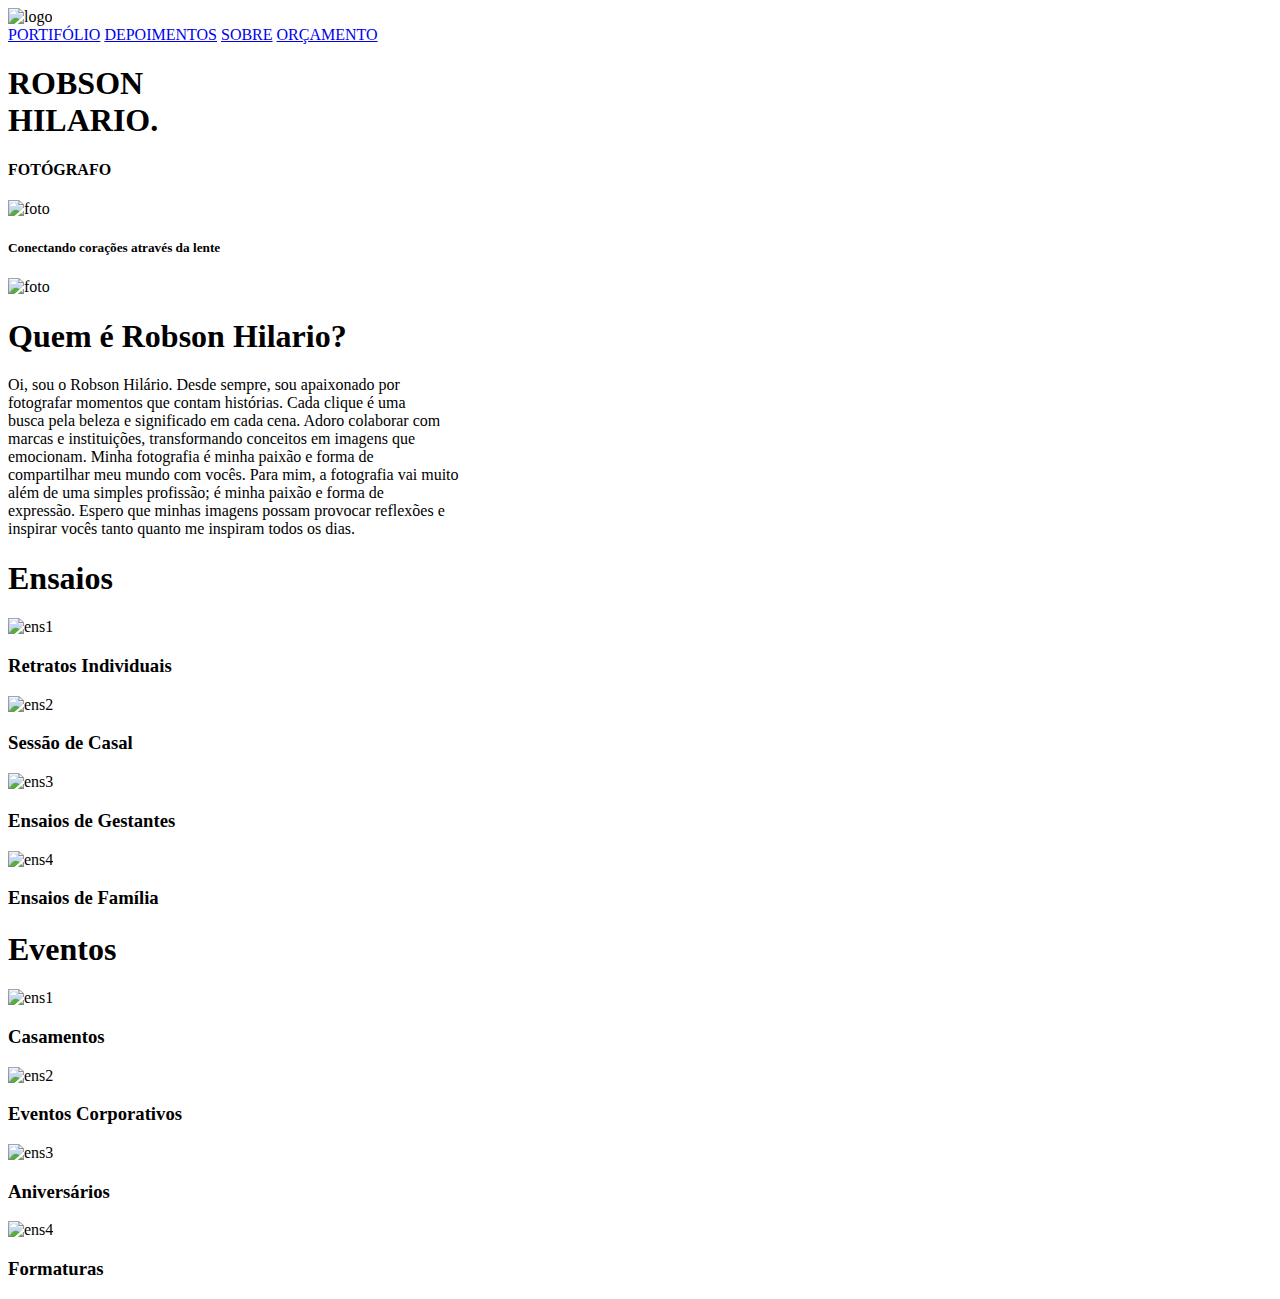
==== index.html @ df579893 "Add files via upload" ====
<!DOCTYPE html>
<html lang="pt-BR">
<head>
    <meta charset="UTF-8">
    <meta name="viewport" content="width=device-width, initial-scale=1.0">
    <link rel="stylesheet" href="style.css">
    <title>Robson Hilario Fotografo</title>
</head>
<body>
    <header>
        <img src="/imgs/RH (1).png" alt="logo">
        <div class="botoes">
            <a href="#">PORTIFÓLIO</a>
            <a href="#">DEPOIMENTOS</a>
            <a href="#">SOBRE</a>
            <a href="#" id="orcamento">ORÇAMENTO</a>
        </div>
    </header>
    <section class="inicio">
        <div class="texto">
            <h1><span>ROBSON</span> <br>HILARIO.</h1>
            <h4>FOTÓGRAFO</h4>
        </div>
        <img src="/imgs/image_processing20210810-29650-egd0re-removebg-preview.png" alt="foto">
    </section>
    <h5 id="frase">Conectando corações através da lente</h5>

    <section class="sobre">
        <div class="box1">
            <img src="/imgs/Design sem nome (3).png" alt="foto">
            <div class="sobreBox">
                <h1>Quem é Robson Hilario? </h1>
                <p>Oi, sou o Robson Hilário. Desde sempre, sou apaixonado por <br>fotografar momentos que contam histórias. Cada clique é uma <br>busca pela beleza e significado em cada cena. Adoro colaborar com <br>marcas e instituições, transformando conceitos em imagens que <br>emocionam. Minha fotografia é minha paixão e forma de <br>compartilhar meu mundo com vocês. Para mim, a fotografia vai muito <br>além de uma simples profissão; é minha paixão e forma de <br>expressão. Espero que minhas imagens possam provocar reflexões e <br>inspirar vocês tanto quanto me inspiram todos os dias. </p>
            </div>
        </div>
    </section>

    <section class="ensaios">
        <div class="box2">
            <h1>Ensaios</h1>
            <div class="fotosEnsaios">
                <div class="ens1">
                    <img src="/imgs/ensaios/image.png" alt="ens1">
                    <h3>Retratos Individuais</h3>
                </div>
                <div class="ens1">
                    <img src="/imgs/ensaios/image (1).png" alt="ens2">
                    <h3>Sessão de Casal</h3>
                </div>
                <div class="ens1">
                    <img src="/imgs/ensaios/image (2).png" alt="ens3">
                    <h3>Ensaios de Gestantes</h3>
                </div>
                <div class="ens1">
                    <img id="familia" src="/imgs/ensaios/image (3).png" alt="ens4">
                    <h3>Ensaios de Família</h3>
                </div>
            </div>
        </div>
    </section>

    <section class="eventos">
        <div class="box2">
            <h1>Eventos</h1>
            <div class="fotosEnsaios">
                <div class="ens1">
                    <img src="/imgs/eventos/image (4).png" alt="ens1">
                    <h3>Casamentos</h3>
                </div>
                <div class="ens1">
                    <img src="/imgs/eventos/image (5).png" alt="ens2">
                    <h3>Eventos Corporativos</h3>
                </div>
                <div class="ens1">
                    <img src="/imgs/eventos/image (6).png" alt="ens3">
                    <h3>Aniversários</h3>
                </div>
                <div class="ens1">
                    <img id="familia" src="/imgs/eventos/formaturaimg.jpg" alt="ens4">
                    <h3>Formaturas</h3>
                </div>
            </div>
        </div>
    </section>
</body>
</html>
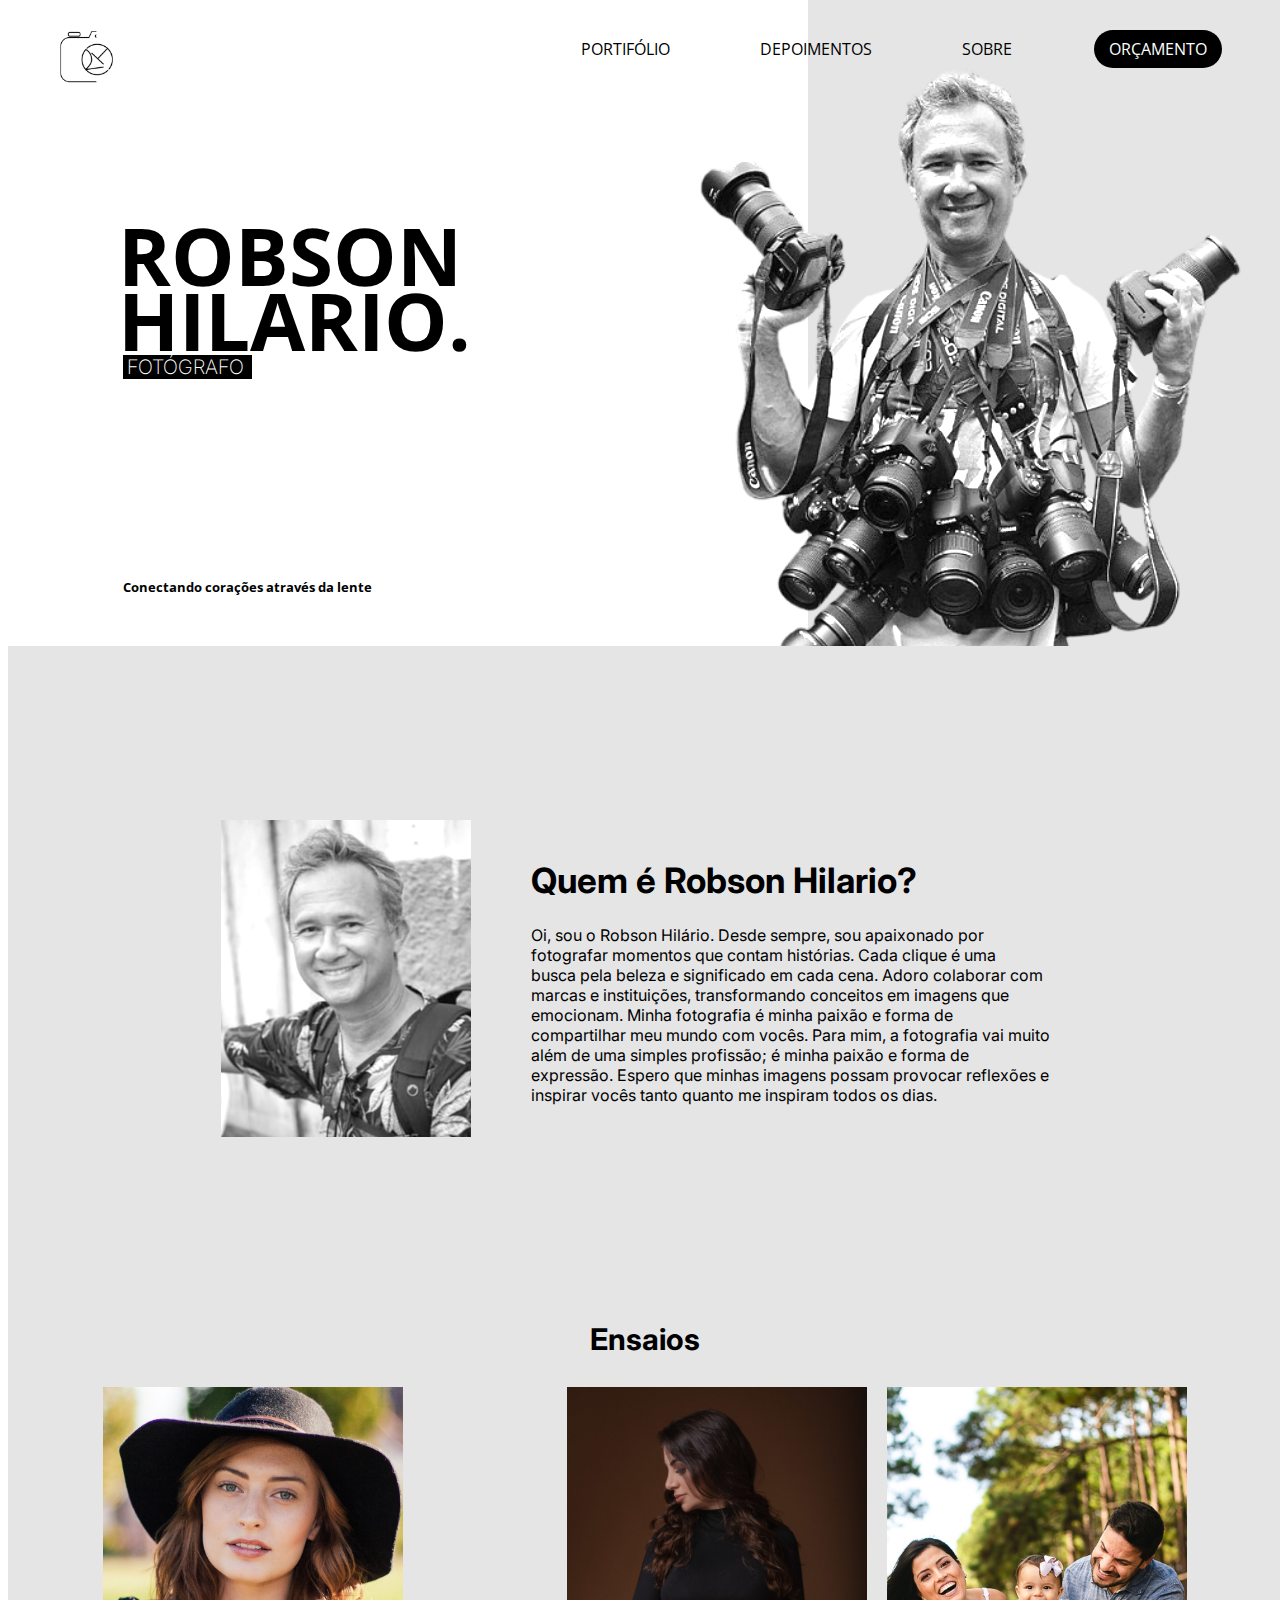
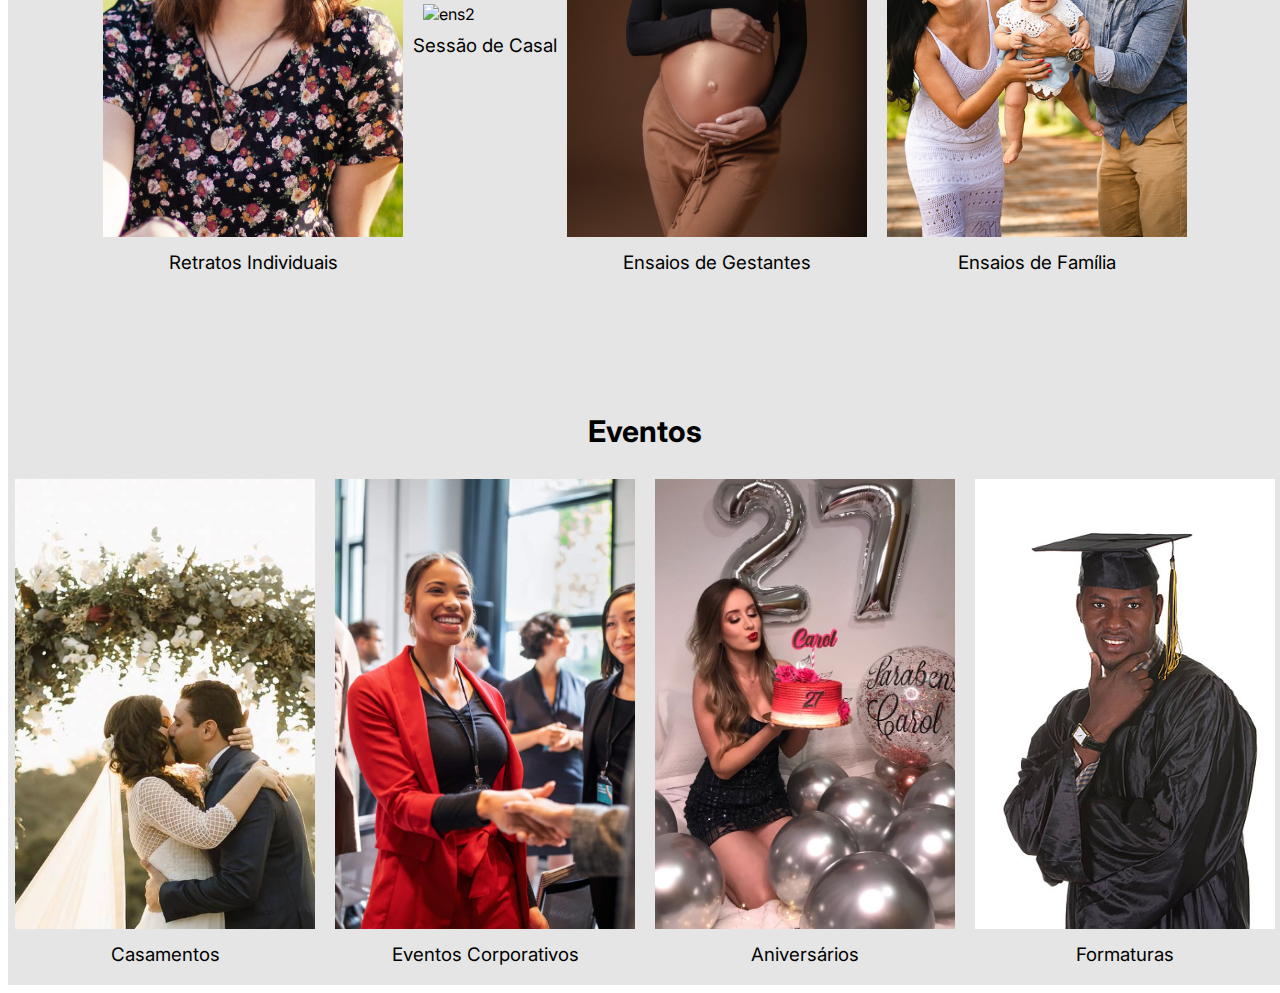
==== commit fbf39241: "Update index.html" ====
--- a/index.html
+++ b/index.html
@@ -8,7 +8,7 @@
 </head>
 <body>
     <header>
-        <img src="/imgs/RH (1).png" alt="logo">
+        <img src="RH (1).png" alt="logo">
         <div class="botoes">
             <a href="#">PORTIFÓLIO</a>
             <a href="#">DEPOIMENTOS</a>
@@ -21,13 +21,13 @@
             <h1><span>ROBSON</span> <br>HILARIO.</h1>
             <h4>FOTÓGRAFO</h4>
         </div>
-        <img src="/imgs/image_processing20210810-29650-egd0re-removebg-preview.png" alt="foto">
+        <img src="image_processing20210810-29650-egd0re-removebg-preview.png" alt="foto">
     </section>
     <h5 id="frase">Conectando corações através da lente</h5>
 
     <section class="sobre">
         <div class="box1">
-            <img src="/imgs/Design sem nome (3).png" alt="foto">
+            <img src="Design sem nome (3).png" alt="foto">
             <div class="sobreBox">
                 <h1>Quem é Robson Hilario? </h1>
                 <p>Oi, sou o Robson Hilário. Desde sempre, sou apaixonado por <br>fotografar momentos que contam histórias. Cada clique é uma <br>busca pela beleza e significado em cada cena. Adoro colaborar com <br>marcas e instituições, transformando conceitos em imagens que <br>emocionam. Minha fotografia é minha paixão e forma de <br>compartilhar meu mundo com vocês. Para mim, a fotografia vai muito <br>além de uma simples profissão; é minha paixão e forma de <br>expressão. Espero que minhas imagens possam provocar reflexões e <br>inspirar vocês tanto quanto me inspiram todos os dias. </p>
@@ -83,4 +83,4 @@
         </div>
     </section>
 </body>
-</html>+</html>
--- a/style.css
+++ b/style.css
@@ -0,0 +1,267 @@
+@import url('https://fonts.googleapis.com/css2?family=Open+Sans:ital,wght@0,300..800;1,300..800&display=swap');
+@import url('https://fonts.googleapis.com/css2?family=Inter:wght@100..900&display=swap');
+
+body {
+    overflow-x: hidden;
+}
+
+header {
+    display: flex;
+    justify-content: space-between;
+}
+
+header img {
+    width: 80px;
+    margin-left: 50px;
+    margin-top: 10px;
+}
+
+.botoes {
+    margin-top: 30px;
+    margin-right: 50px;
+}
+
+.botoes a {
+    margin-left: 70px;
+    text-decoration: none;
+    color: black;
+    font-family: "Open Sans", sans-serif;
+    font-weight: 400;
+    padding: 8px;
+}
+
+.botoes a:hover {
+    text-decoration: underline;
+    
+}
+
+#orcamento {
+    color: white;
+    background-color: black;
+    padding: 8px;
+    padding-left: 15px;
+    padding-right: 15px;
+    border-radius: 50px;
+}
+
+.inicio {
+    display: flex;
+    font-family: "Open Sans", sans-serif;
+    justify-content: space-between;
+    background-color: rgb(229, 229, 229);
+    margin-left: 800px;
+    padding-top: 200px;
+    padding-right: 300px;
+    position: absolute;
+    margin-top: -100px;
+    z-index: -1;
+}
+
+.texto {
+    margin-left: -800px;
+    margin-top: -30px;
+}
+
+.texto h1 {
+    margin-left: 110px;
+    font-size: 80px;
+    line-height:65px;
+}
+
+.texto h4 {
+    font-family: "Inter", sans-serif;
+    color: white;
+    background-color: black;
+    margin-left: 115px;
+    font-weight: 200;
+    padding-left: 4px;
+    width: 125px;
+    margin-top: -50px;
+    font-size: 20px;
+}
+
+h5 {
+    font-family: "Open Sans", sans-serif;
+}
+
+#frase {
+    margin-left:115px;
+    margin-top: 480px;
+}
+
+.inicio img {
+    filter: grayscale(100%) brightness(130%);
+    width: 600px;
+    margin-top: -130px;
+    margin-left: 200px;
+    height: 600px;
+    object-fit: cover;
+}
+
+.sobre {
+    font-family: "Inter", sans-serif;
+    background-color: rgb(229, 229, 229);
+    margin-top: 50px;
+    margin-right: -10px;
+}
+
+.box1 {
+    display: flex;
+    justify-content: center;
+    align-items: center;
+    padding: 150px;
+}
+
+.box1 img {
+    filter: grayscale(100%) brightness(110%);
+    width: 250px;
+    padding: 20px;
+}
+
+.sobreBox {
+    padding: 40px;
+}
+
+.sobreBox h1 {
+    font-size: 35px;
+}
+
+.sobreBox p {
+    text-align: justify;
+}
+
+.ensaios {
+    font-family: "Inter", sans-serif;
+    background-color: rgb(229, 229, 229);
+    margin-top: -30px;
+    margin-right: -10px;
+}
+
+.fotosEnsaios {
+    display: flex;
+    justify-content: center;
+    align-items: center;
+}
+
+.box2 h1 {
+    font-size: 30px;
+    text-align: center;
+    padding: 20px;
+    padding-bottom: 0px;
+}
+
+.fotosEnsaios img {
+    width: 300px;
+    height: 450px;
+    object-fit: cover;
+    padding: 10px;
+}
+
+#familia {
+    height: 450px;
+}
+
+.ens1 h3 {
+    text-align: center;
+    font-weight: 400;
+    margin-top: 0;
+}
+
+.eventos {
+    font-family: "Inter", sans-serif;
+    background-color: rgb(229, 229, 229);
+    margin-top: -20px;
+    margin-right: -10px;
+    padding-top: 100px;
+}
+
+@media (max-width: 768px) { 
+    header img {
+        width: 60px;
+        height: 60px;
+        margin-left: 50px;
+        margin-top: 10px;
+    }
+
+    .botoes {
+        margin-top: 30px;
+        margin-right: 50px;
+    }
+    
+    .botoes a {
+        display: none;
+    }
+
+    #orcamento {
+        display: block;
+        color: white;
+        background-color: black;
+        padding: 8px;
+        padding-left: 15px;
+        padding-right: 15px;
+        border-radius: 50px;
+        margin-top: -10px;
+        width: 90px;
+        font-size: 15px;
+    }
+    .inicio {
+        display: flex;
+        font-family: "Open Sans", sans-serif;
+        justify-content: space-between;
+        align-items: center;
+        background: none;
+        margin-left: 0px;
+        padding-top: 0px;
+        padding-right: 0px;
+        position: static;
+        margin-top: 0px;
+        z-index: -1;
+        flex-direction: column-reverse;
+    } 
+    
+    .texto {
+        margin-left: 0px;
+        margin-top: -70px;
+        z-index: 1;
+    }
+
+    .texto h1 {
+        margin-left: 10px;
+        font-size: 60px;
+        line-height:55px;
+    }
+
+    .texto h1 span {
+        text-shadow: 1px -20px 50px rgb(255, 255, 255);
+    }
+    
+    .texto h4 {
+        font-family: "Inter", sans-serif;
+        color: white;
+        background-color: black;
+        margin-left: 14px;
+        font-weight: 200;
+        padding-left: 4px;
+        width: 125px;
+        margin-top: -45px;
+        font-size: 20px;
+    }
+    
+    h5 {
+        font-family: "Open Sans", sans-serif;
+    }
+    
+    #frase {
+        margin-left:55px;
+        margin-top: 10px;
+    }    
+    
+    .inicio img {
+        filter: grayscale(100%) brightness(130%);
+        width: 300px;
+        margin-top: 0px;
+        margin-left: 0px;
+        height: 300px;
+        object-fit: cover;
+    }
+} 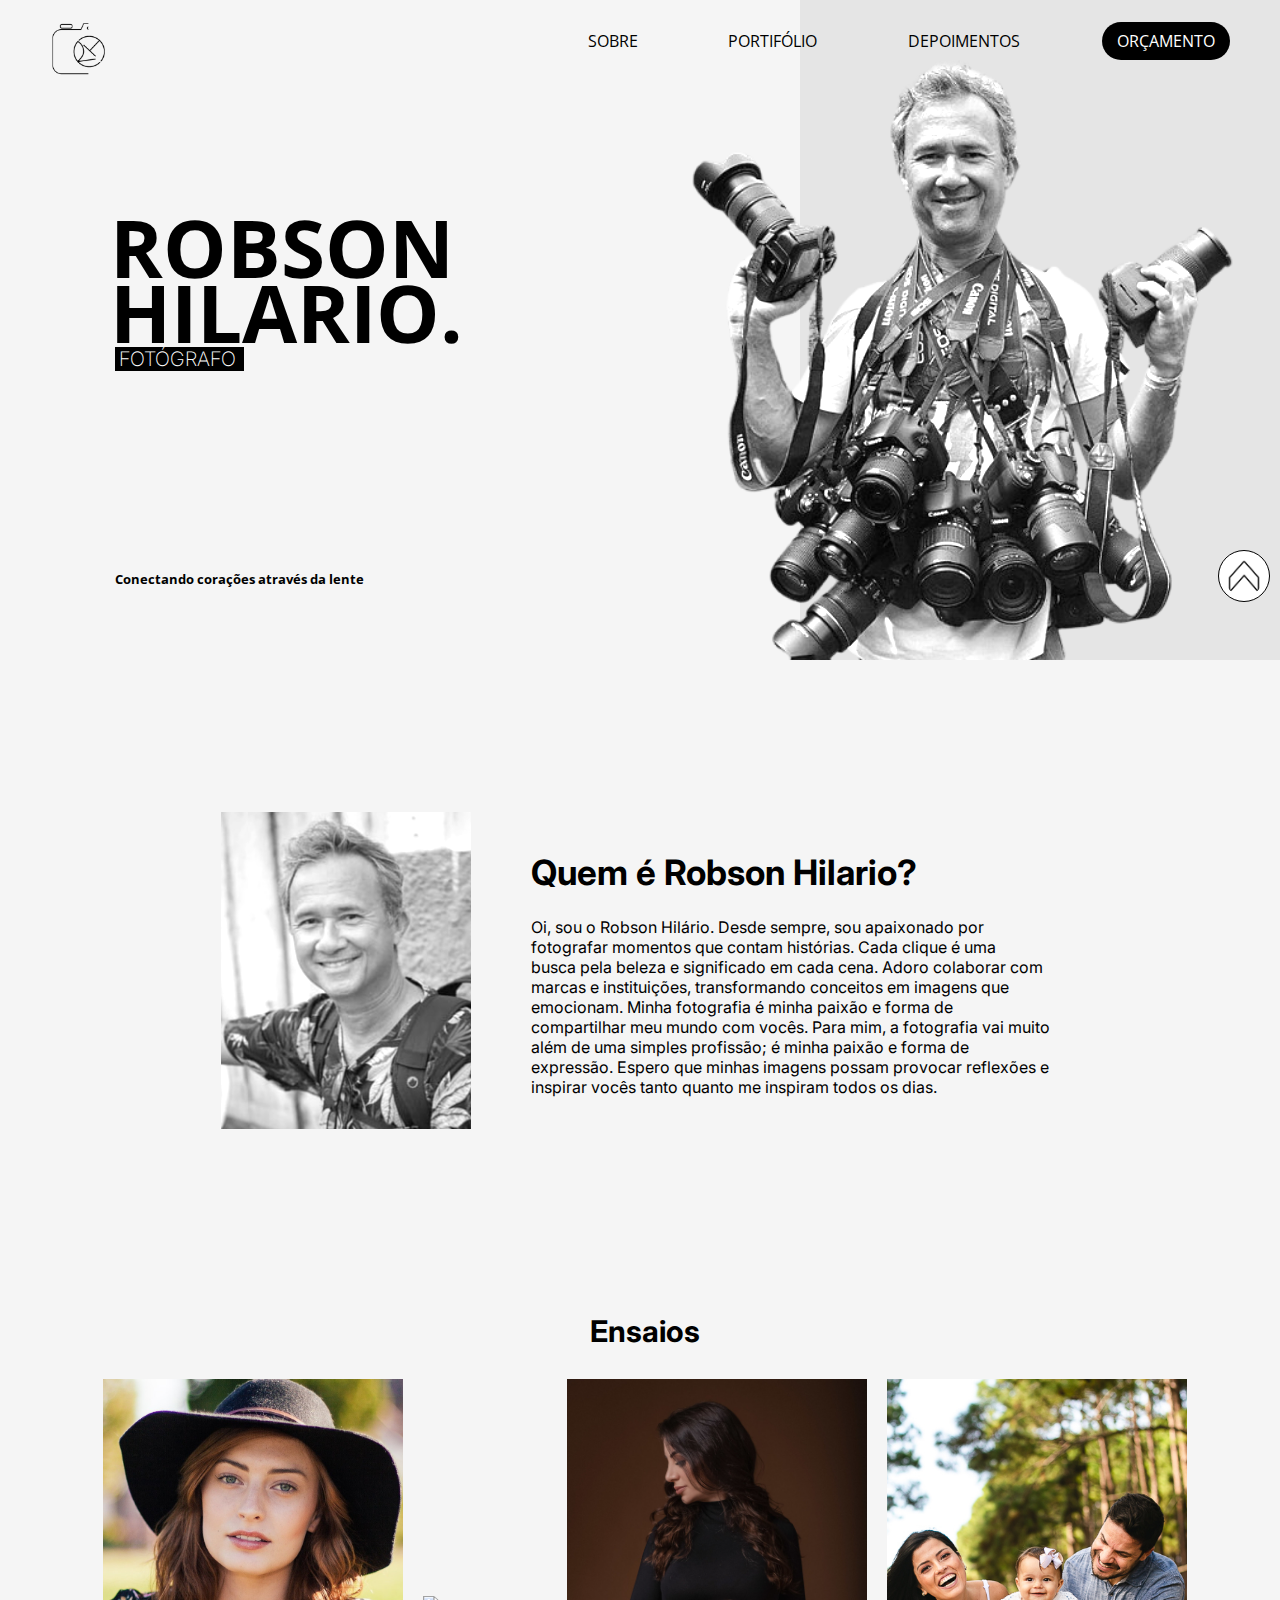
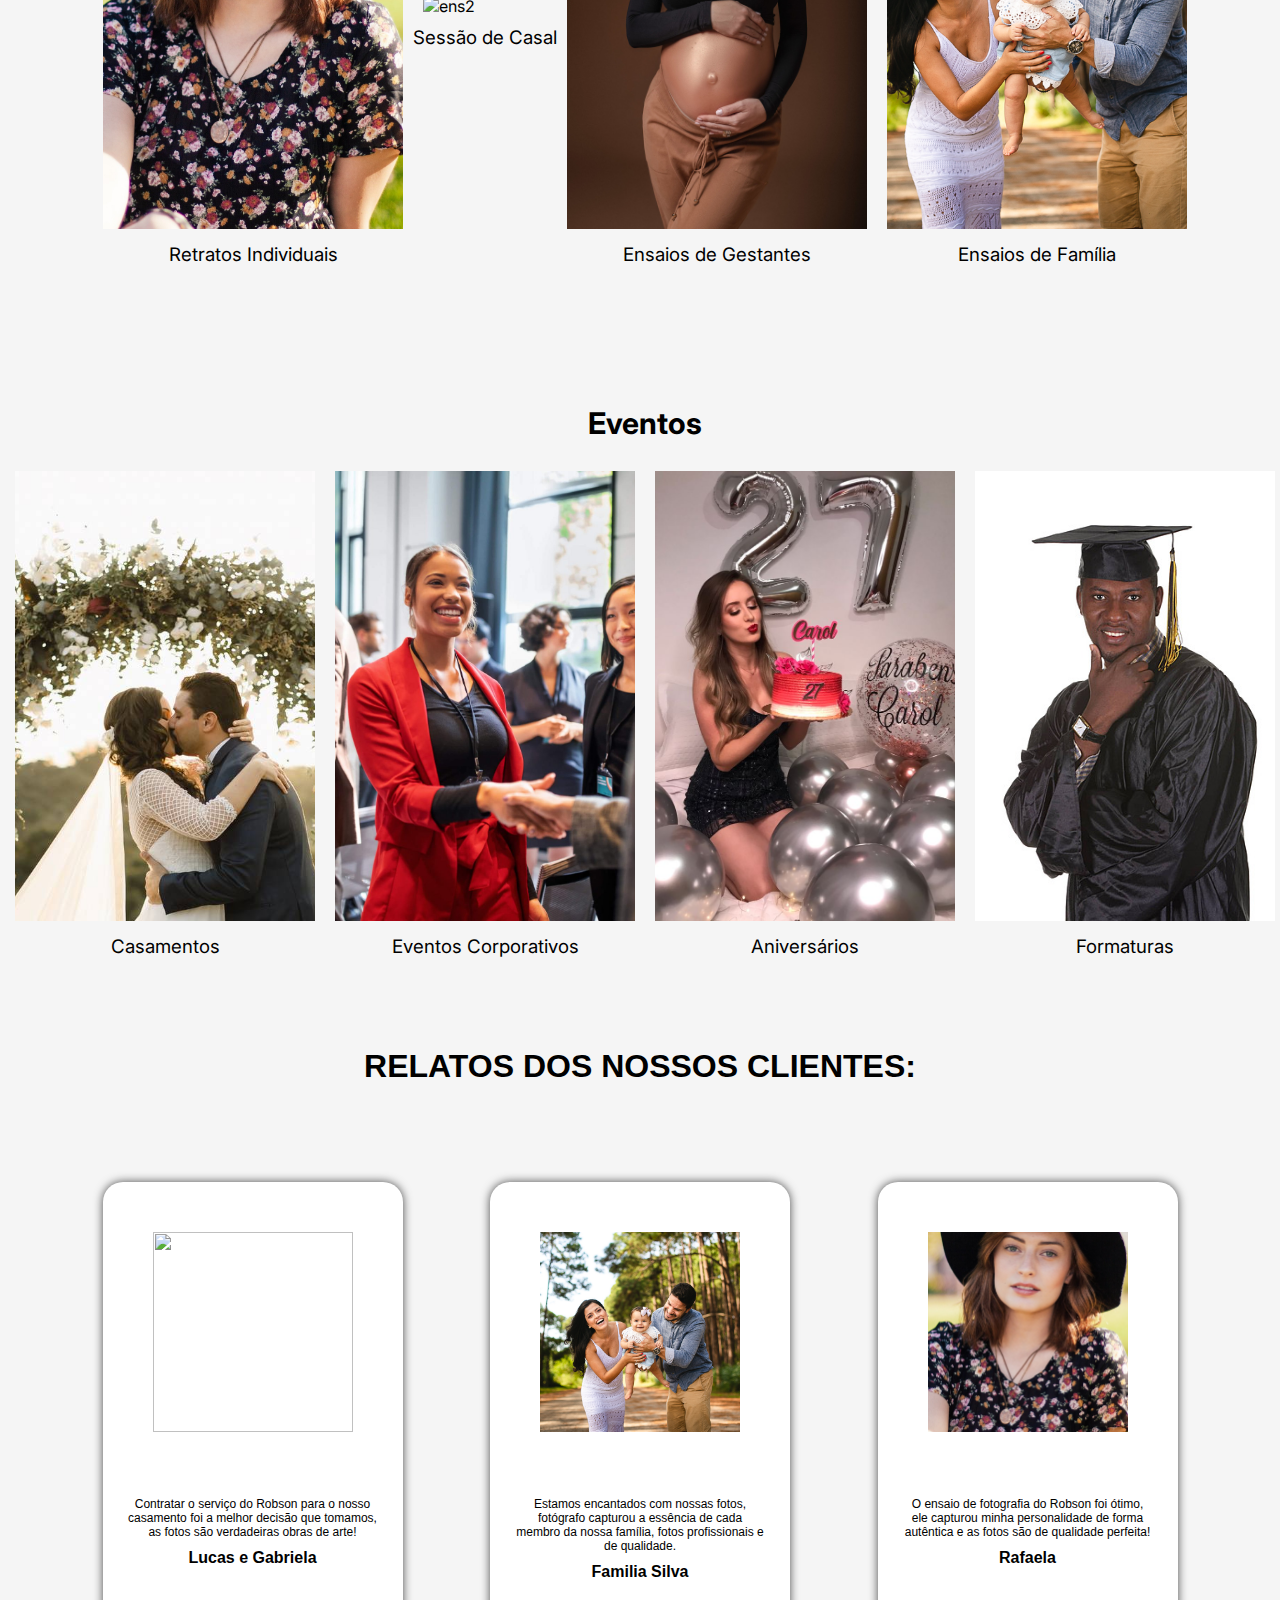
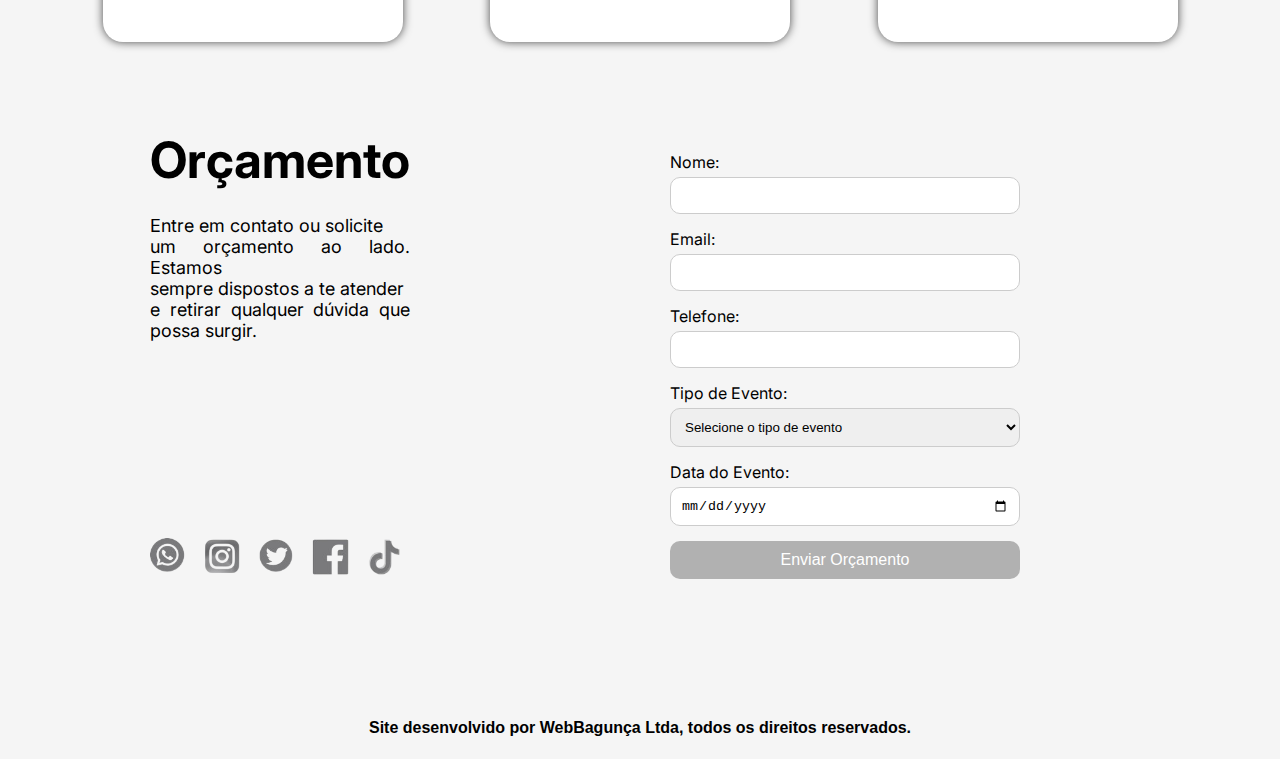
==== commit 19c8c58f: "Add files via upload" ====
--- a/index.html
+++ b/index.html
@@ -5,15 +5,19 @@
     <meta name="viewport" content="width=device-width, initial-scale=1.0">
     <link rel="stylesheet" href="style.css">
     <title>Robson Hilario Fotografo</title>
+
 </head>
 <body>
-    <header>
+    <a href="#inicio" id="seta">
+        <img src="/imgs/icons/seta-removebg-preview.png" alt="seta">
+    </a>
+    <header id="inicio">
         <img src="RH (1).png" alt="logo">
         <div class="botoes">
-            <a href="#">PORTIFÓLIO</a>
-            <a href="#">DEPOIMENTOS</a>
-            <a href="#">SOBRE</a>
-            <a href="#" id="orcamento">ORÇAMENTO</a>
+            <a href="#sobre">SOBRE</a>
+            <a href="#ensaios">PORTIFÓLIO</a>
+            <a href="#relatos">DEPOIMENTOS</a>
+            <a href="#orcamento1" id="orcamento">ORÇAMENTO</a>
         </div>
     </header>
     <section class="inicio">
@@ -25,7 +29,7 @@
     </section>
     <h5 id="frase">Conectando corações através da lente</h5>
 
-    <section class="sobre">
+    <section class="sobre" id="sobre">
         <div class="box1">
             <img src="Design sem nome (3).png" alt="foto">
             <div class="sobreBox">
@@ -35,7 +39,7 @@
         </div>
     </section>
 
-    <section class="ensaios">
+    <section class="ensaios" id="ensaios">
         <div class="box2">
             <h1>Ensaios</h1>
             <div class="fotosEnsaios">
@@ -82,5 +86,119 @@
             </div>
         </div>
     </section>
+
+    <!--ELIEL-->
+
+    
+<header class="relatos" id="relatos">
+  <h1>RELATOS DOS NOSSOS CLIENTES:</h1>
+</header>
+    <div class="container">
+      <!-- Card 1 -->
+      <div class="card card-1">
+        <!-- card-header -->
+        <div class="card-header">
+          <img src="/imgs/ensaios/image (1).png" class="card-img" />
+        </div>
+        <!-- card-header -->
+
+        <!-- card-body -->
+        <div class="card-body">
+          <p class="card-texto">
+            Contratar o serviço do Robson para o nosso casamento foi a melhor decisão que tomamos, as fotos são verdadeiras obras de arte!
+          </p>
+          <h3 class="card-local">Lucas e Gabriela</h3>
+        </div>
+      </div>
+      <!-- Card 1 -->
+
+      <!-- Card 2 -->
+      <div class="card card-2">
+        <!-- card-header -->
+        <div class="card-header">
+          <img src="/imgs/ensaios/image (3).png" class="card-img" />
+        </div>
+        <!-- card-header -->
+
+        <!-- card-body -->
+        <div class="card-body">
+          <p class="card-texto">
+            Estamos encantados com nossas fotos, fotógrafo capturou a essência de cada membro da nossa família, fotos profissionais e de qualidade.
+          </p>
+          <h3 class="card-local">Familia Silva</h3>
+        </div>
+      </div>
+      <!-- Card 2 -->
+
+      <!-- Card 3 -->
+      <div class="card card-3">
+        <!-- card-header -->
+        <div class="card-header">
+            <img src="/imgs/ensaios/image.png" class="card-img" />
+        </div>
+        <!-- card-header -->
+
+        <!-- card-body -->
+        <div class="card-body">
+          <p class="card-texto">
+            O ensaio de fotografia do Robson foi ótimo, ele capturou minha personalidade de forma autêntica e as fotos são de qualidade perfeita! 
+          </p>
+          <h3 class="card-local">Rafaela</h3>
+        </div>
+      
+      </div>
+    </div>
+
+    <section class="budget" id="orcamento1">
+        <section class="budget-wrapper">
+            <div class="budget-info">
+                <h1>Orçamento</h1>
+                <h2>Entre em contato ou solicite <br>um orçamento ao lado. Estamos <br>sempre dispostos a te atender <br>e retirar qualquer dúvida que possa surgir.</h2>
+                <img src="/imgs/icons/Robson Hilario.png" alt="icons">
+            </div>
+            <div class="container">
+                <form action="https://api.staticforms.xyz/submit" method="post">
+                    <fieldset>
+                        <input type="hidden" name="accessKey" value="d8209b24-8898-4698-8bd7-9e7fff0e6d24">
+                        <div class="input-group">
+                            <label for="nome">Nome:</label>
+                            <input type="text" id="nome" name="name" required>
+                        </div>
+                        <div class="input-group">
+                            <label for="email">Email:</label>
+                            <input type="email" id="email" name="email" required>
+                        </div>
+                        <div class="input-group">
+                            <label for="telefone">Telefone:</label>
+                            <input type="tel" id="telefone" name="phone" required>
+                        </div>
+                        <div class="input-group">
+                            <label for="evento">Tipo de Evento:</label>
+                            <select id="evento" name="$evento" required>
+                                <option value="" disabled selected>Selecione o tipo de evento</option>
+                                <option value="Casamentos">Casamentos</option>
+                                <option value="Eventos Corporativos">Eventos Corporativos</option>
+                                <option value="Aniversários">Aniversários</option>
+                                <option value="Formaturas">Formaturas</option>
+                            </select>
+                        </div>
+                        <div class="input-group">
+                            <label for="data_evento" name="$data">Data do Evento:</label>
+                            <input type="date" id="data_evento" name="data_evento" required>
+                        </div>
+
+                        
+
+                        <button type="submit" class="submit-button">Enviar Orçamento</button>
+                    </fieldset>
+                </form>
+            </div>
+        </section>
+    </section>
+    <footer>
+        <h4>Site desenvolvido por WebBagunça Ltda, todos os direitos reservados.</h4>
+    </footer>
+
+    <script src="script.js"></script>
 </body>
 </html>
--- a/style.css
+++ b/style.css
@@ -55,6 +55,22 @@
     position: absolute;
     margin-top: -100px;
     z-index: -1;
+}
+
+#seta {
+    display: flex;
+    justify-content: end;
+}
+
+#seta img{
+    width: 40px;
+    background-color: rgb(255, 255, 255);
+    border-radius: 50px;
+    border: 1px solid #000;
+    position: fixed;
+    margin-top: 550px;
+    margin-right: 10px;
+    padding: 5px;
 }
 
 .texto {
@@ -100,7 +116,6 @@
 
 .sobre {
     font-family: "Inter", sans-serif;
-    background-color: rgb(229, 229, 229);
     margin-top: 50px;
     margin-right: -10px;
 }
@@ -132,7 +147,6 @@
 
 .ensaios {
     font-family: "Inter", sans-serif;
-    background-color: rgb(229, 229, 229);
     margin-top: -30px;
     margin-right: -10px;
 }
@@ -169,11 +183,325 @@
 
 .eventos {
     font-family: "Inter", sans-serif;
-    background-color: rgb(229, 229, 229);
     margin-top: -20px;
     margin-right: -10px;
     padding-top: 100px;
 }
+
+
+
+.container {
+	width: 100%;
+	display: flex;
+	justify-content: space-evenly;
+	flex-wrap: wrap;
+  }
+  
+  .relatos {
+    display: flex;
+    justify-content: center;
+    margin-top: 50px;
+}
+
+  /* Card */
+  .card {
+	width: 300px;
+	height: 460px;
+	margin: 25px;
+	background-color: #fff;
+	border-radius: 20px;
+	overflow: hidden;
+	box-shadow: 0px 0px 10px rgba(0, 0, 0, 0.7);
+	transition: 0.3s;
+  }
+  
+  /* Card Header*/
+  .card-header {
+	width: 100%;
+	height: 300px;
+	overflow: hidden;
+    display: flex;
+    justify-content: center;
+    align-items: center;
+  }
+  
+  .card-img {
+	width: 200px;
+    height: 200px;
+    object-fit: cover;
+  }
+  
+  /* Card Body */
+  .card-body {
+	height: 170px;
+	padding: 15px;
+	text-align: center;
+	font-family: sans-serif;
+  }
+  
+  .card-local {
+	font-size: 16px;
+	margin: 10px 0;
+  }
+  
+  
+  .card-texto {
+	font-size: 12px;
+	width: 250px;
+	margin: 0 auto;
+  }
+  
+  /* Card Footer */
+  .card-footer {
+	margin-top: 10px;
+	text-align: center;
+	background-color: #000;
+  }
+  
+  .card-footer a {
+	color: #fff;
+	display: block;
+	padding: 16px;
+	text-decoration: none;
+	font-family: sans-serif;
+	font-weight: 600;
+  }
+  
+  /* Cores Cards */
+  .card-1 .card-footer {
+	background-color: #000000;
+  }
+  
+  .card-1 .card-local {
+	color: #000000;
+  }
+  
+  .card-2 .card-footer {
+	background-color: #000000;
+  }
+  
+  .card-2 .card-local {
+	color: #000000;
+  }
+  
+  .card-3 .card-footer {
+	background-color: #000000;
+  }
+  
+  .card-3 .card-local {
+	color: #000000;
+  }
+  
+  /* Animação Hover */
+  .card:hover {
+	transform: scale3d(1.1, 1.1, 1);
+  }
+  
+
+header {
+    text-align: center;
+    margin: 0;
+    padding: 0;
+}
+
+body {
+    font-family: Arial, sans-serif;
+    background-color: #f5f5f5;
+    margin: 0;
+    padding: 0;
+}
+
+.container {
+    max-width: 1200px;
+    margin: 30px auto;
+    text-align: center; /* Centralizando os cards */
+    margin-top: 50px;
+}
+
+.testimonial-card {
+    width: 30%; /* Define a largura dos cards */
+    display: inline-block; /* Alinha os cards lado a lado */
+    margin: 0 10px 20px; /* Adiciona um pequeno espaçamento entre os cards e abaixo */
+    background-color: #f9f9f9;
+    border: 1px solid #ddd;
+    border-radius: 5px;
+    box-shadow: 0 2px 4px rgba(0, 0, 0, 0.1); /* Sombra sutil */
+    position: relative; /* Para posicionar o conteúdo do card */
+}
+
+.testimonial-card::before {
+    content: "";
+    position: absolute;
+    top: -2px;
+    left: -2px;
+    right: -2px;
+    bottom: -2px;
+    border: 1px solid #ddd;
+    border-radius: 5px;
+}
+
+.testimonial-card .testimonial-body {
+    padding: 10px;
+}
+
+.testimonial-card .testimonial-body p {
+    margin: 0;
+}
+
+.testimonial-card .testimonial-footer {
+    padding: 10px;
+    position: absolute;
+    bottom: 0;
+    left: 0;
+    width: 100%;
+    background-color: rgba(255, 255, 255, 0.8);
+    border-top: 1px solid #ddd;
+    border-radius: 0 0 5px 5px;
+    text-align: center;
+}
+
+.testimonial-card .testimonial-footer img {
+    width: 50px;
+    height: 50px;
+    border-radius: 50%;
+    margin-right: 10px;
+    display: inline-block;
+    vertical-align: middle;
+}
+
+.testimonial-card .testimonial-footer h4 {
+    display: inline-block;
+    vertical-align: middle;
+    margin: 0;
+}
+
+.budget-wrapper {
+    font-family: "Inter", sans-serif;
+    display: flex;
+    justify-content: space-between;
+}
+
+.budget-wrapper h2 {
+    font-size: 18px;
+    font-weight: 400;
+    text-align: justify;
+}
+
+.budget-info {
+    margin-left: 150px;
+}
+
+.budget-info img {
+    width: 250px;
+    margin-top: 70%;
+}
+
+.budget form {
+    max-width: 400px; /* Define a largura máxima do formulário */
+    margin: 0 auto; /* Centraliza o formulário na página */
+}
+
+.budget form fieldset {
+    border: none; /* Remove a borda do fieldset */
+}
+
+.budget form legend {
+    font-weight: bold;
+    margin-bottom: 10px;
+    font-size: 1.2em;
+}
+
+.budget form .input-group {
+    margin-bottom: 15px; /* Adiciona espaçamento entre os campos */
+}
+
+.container {
+    text-align: left;
+}
+
+.budget form .input-group label {
+    display: block; /* Faz com que as labels ocupem toda a largura disponível */
+    margin-bottom: 5px; /* Adiciona espaçamento abaixo das labels */
+}
+
+.budget form .input-group input,
+.budget form .input-group select,
+.budget form .input-group textarea {
+    width: 350px; /* Define a largura dos campos de entrada como 100% */
+    padding: 10px; /* Adiciona preenchimento interno aos campos */
+    border-radius: 10px;
+    border: 1px solid #ccc;
+    box-sizing: border-box; /* Faz com que o padding não aumente a largura do campo */
+}
+
+.budget form button {
+    padding: 10px; /* Adiciona preenchimento ao botão */
+    background-color: #b1b1b1;
+    color: white;
+    border: none;
+    border-radius: 10px;
+    cursor: pointer;
+    font-size: 16px;
+    width: 350px;
+}
+
+.budget form button:hover {
+    background-color: #919191;
+}
+
+.budget form textarea {
+    height: 100px; /* Define a altura do campo de texto */
+}
+
+.budget-info {
+    display: flex;
+    flex-direction: column;
+}
+
+.budget-info h1 {
+    font-size: 50px; /* Tamanho do título */
+    margin-bottom: 10px; /* Adiciona espaço entre o título e o texto */
+}
+
+.budget-info h3 {
+    font-size: 10px; /* Tamanho do texto descritivo */
+    margin: 0; /* Remove margens padrão */
+}
+
+.submit-button i {
+    font-size: 50px; /* Define o tamanho fixo dos ícones */
+    position: absolute;
+    top: 200%;
+    transform: translateY(-50%);
+    color: #333; /* Define a cor dos ícones */
+}
+
+/* Ajusta a posição de cada ícone */
+.submit-button i:nth-child(1) {
+    right: 0;
+}
+
+.submit-button i:nth-child(2) {
+    right: 50px;
+}
+
+.submit-button i:nth-child(3) {
+    right: 100px;
+}
+
+.submit-button i:nth-child(4) {
+    right: 150px;
+}
+
+.submit-button i:nth-child(5) {
+    right: 200px;
+}
+
+footer  {
+    text-align: center;
+    margin-top: 100px;
+}
+
 
 @media (max-width: 768px) { 
     header img {
@@ -264,4 +592,83 @@
         height: 300px;
         object-fit: cover;
     }
+
+    .sobre {
+        font-family: "Inter", sans-serif;
+        background-color: rgb(229, 229, 229);
+        margin-top: 50px;
+        margin-right: 0px;
+    }
+    
+    .box1 {
+        display: flex;
+        justify-content: center;
+        align-items: center;
+        padding:35px;
+        flex-direction: column;
+    }
+    
+    .box1 img {
+        filter: grayscale(100%) brightness(110%);
+        width: 150px;
+        padding: 20px;
+    }
+    
+    .sobreBox {
+        padding: 0px;
+    }
+    
+    .sobreBox h1 {
+        font-size: 35px;
+    }
+    
+    .sobreBox p {
+        text-align: justify;
+    }
+    
+    .ensaios {
+        font-family: "Inter", sans-serif;
+        background-color: rgb(229, 229, 229);
+        padding: 50px;
+        margin-top: -10px;
+        margin-right: -10px;
+    }
+    
+    .fotosEnsaios {
+        display: flex;
+        justify-content: center;
+        align-items: center;
+    }
+    
+    .box2 h1 {
+        font-size: 30px;
+        text-align: center;
+        padding: 20px;
+        padding-bottom: 0px;
+    }
+    
+    .fotosEnsaios img {
+        width: 80px;
+        height: 450px;
+        object-fit: cover;
+        padding: 10px;
+    }
+    
+    #familia {
+        height: 450px;
+    }
+    
+    .ens1 h3 {
+        text-align: center;
+        font-weight: 400;
+        margin-top: 0;
+    }
+    
+    .eventos {
+        font-family: "Inter", sans-serif;
+        background-color: rgb(229, 229, 229);
+        margin-top: -20px;
+        margin-right: -10px;
+        padding-top: 100px;
+    }
 } 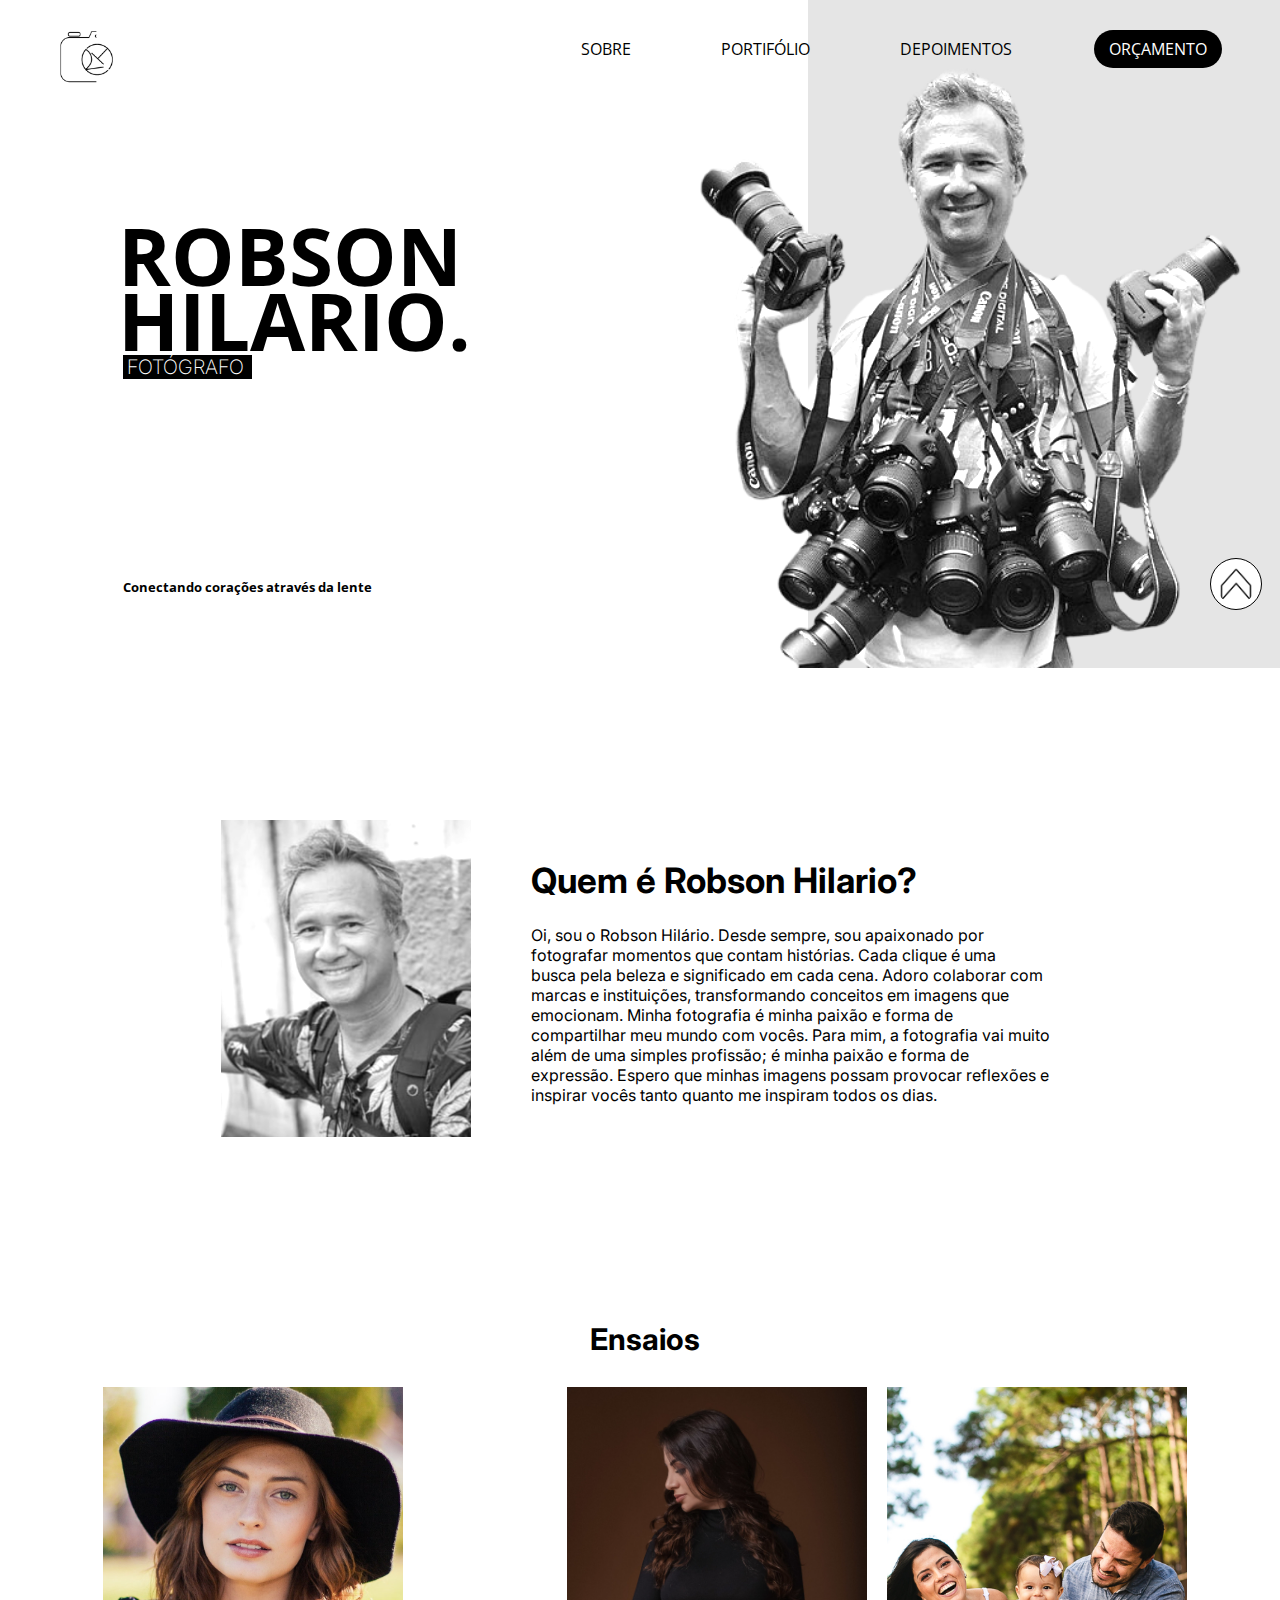
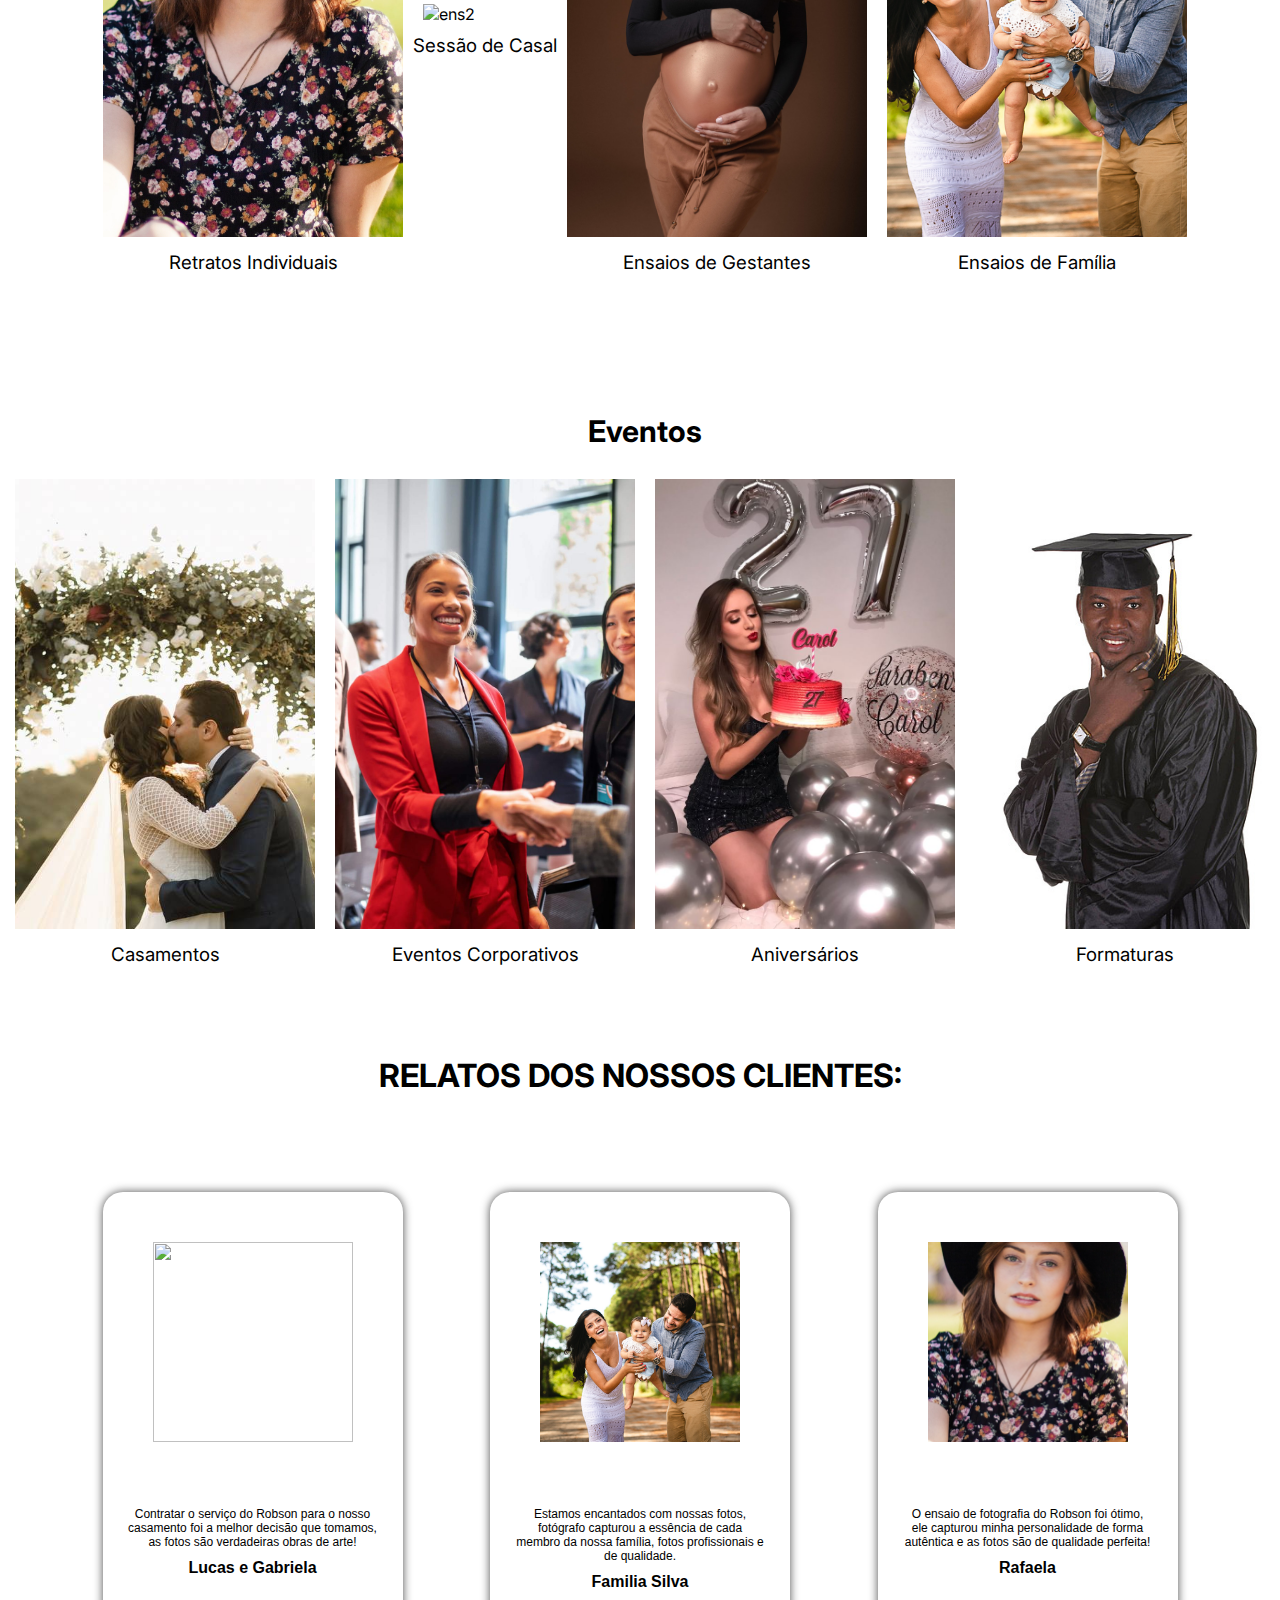
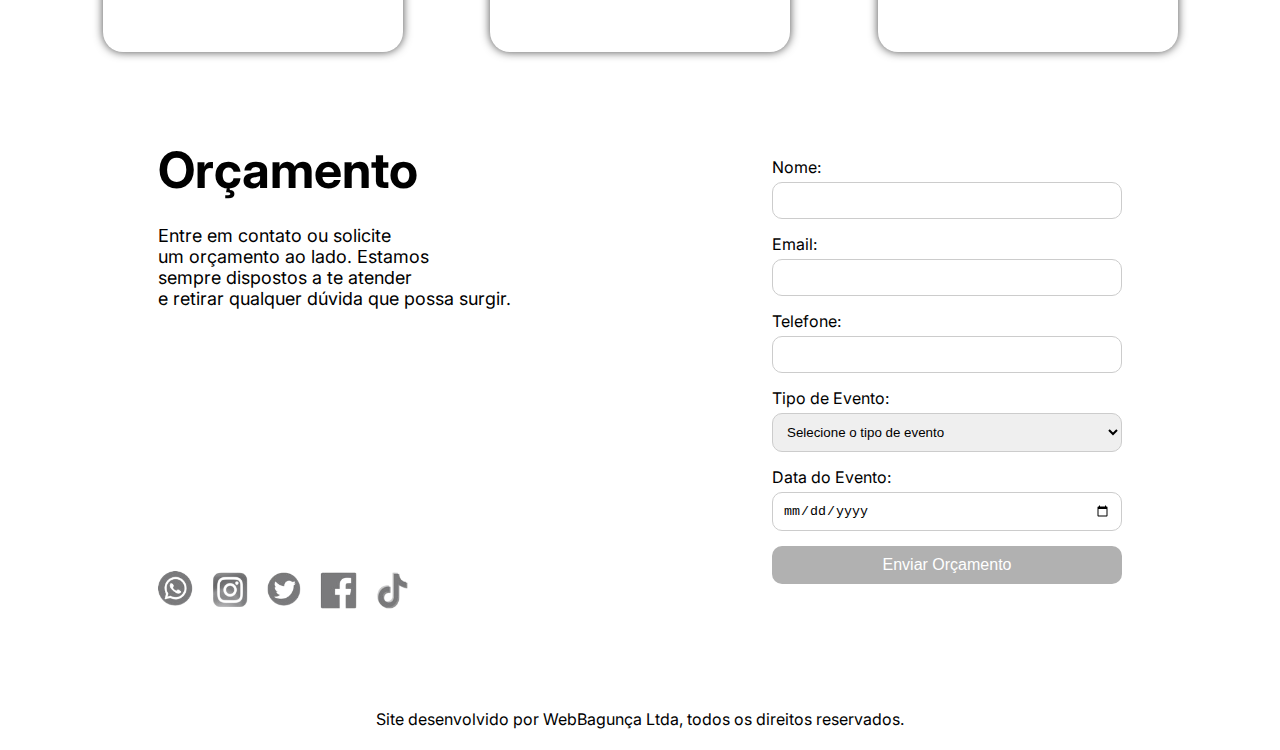
==== commit c7b3bff0: "Add files via upload" ====
--- a/index.html
+++ b/index.html
@@ -7,9 +7,9 @@
     <title>Robson Hilario Fotografo</title>
 
 </head>
-<body>
+<body onLoad="comeco();regular()">
     <a href="#inicio" id="seta">
-        <img src="/imgs/icons/seta-removebg-preview.png" alt="seta">
+        <img src="seta-removebg-preview.png" alt="seta">
     </a>
     <header id="inicio">
         <img src="RH (1).png" alt="logo">
@@ -44,19 +44,20 @@
             <h1>Ensaios</h1>
             <div class="fotosEnsaios">
                 <div class="ens1">
-                    <img src="/imgs/ensaios/image.png" alt="ens1">
+                    <img src="image.png" alt="ens1" id="ens1">
                     <h3>Retratos Individuais</h3>
                 </div>
-                <div class="ens1">
-                    <img src="/imgs/ensaios/image (1).png" alt="ens2">
+                <div class="ens1" id="ens1">
+                    <img src="image (1).png" alt="ens2" id="ens1">
                     <h3>Sessão de Casal</h3>
                 </div>
-                <div class="ens1">
-                    <img src="/imgs/ensaios/image (2).png" alt="ens3">
+                <div class="break"></div>
+                <div class="ens1" id="ens1">
+                    <img src="image (2).png" alt="ens3" id="ens1">
                     <h3>Ensaios de Gestantes</h3>
                 </div>
-                <div class="ens1">
-                    <img id="familia" src="/imgs/ensaios/image (3).png" alt="ens4">
+                <div class="ens1" id="ens1">
+                    <img id="familia" src="image (3).png" alt="ens4" id="ens1">
                     <h3>Ensaios de Família</h3>
                 </div>
             </div>
@@ -68,19 +69,19 @@
             <h1>Eventos</h1>
             <div class="fotosEnsaios">
                 <div class="ens1">
-                    <img src="/imgs/eventos/image (4).png" alt="ens1">
+                    <img src="image (4).png" alt="ens1">
                     <h3>Casamentos</h3>
                 </div>
                 <div class="ens1">
-                    <img src="/imgs/eventos/image (5).png" alt="ens2">
+                    <img src="image (5).png" alt="ens2">
                     <h3>Eventos Corporativos</h3>
                 </div>
                 <div class="ens1">
-                    <img src="/imgs/eventos/image (6).png" alt="ens3">
+                    <img src="image (6).png" alt="ens3">
                     <h3>Aniversários</h3>
                 </div>
                 <div class="ens1">
-                    <img id="familia" src="/imgs/eventos/formaturaimg.jpg" alt="ens4">
+                    <img id="familia" src="formaturaimg.jpg" alt="ens4">
                     <h3>Formaturas</h3>
                 </div>
             </div>
@@ -98,7 +99,7 @@
       <div class="card card-1">
         <!-- card-header -->
         <div class="card-header">
-          <img src="/imgs/ensaios/image (1).png" class="card-img" />
+          <img src="image (1).png" class="card-img" />
         </div>
         <!-- card-header -->
 
@@ -116,7 +117,7 @@
       <div class="card card-2">
         <!-- card-header -->
         <div class="card-header">
-          <img src="/imgs/ensaios/image (3).png" class="card-img" />
+          <img src="image (3).png" class="card-img" />
         </div>
         <!-- card-header -->
 
@@ -134,7 +135,7 @@
       <div class="card card-3">
         <!-- card-header -->
         <div class="card-header">
-            <img src="/imgs/ensaios/image.png" class="card-img" />
+            <img src="image.png" class="card-img" />
         </div>
         <!-- card-header -->
 
@@ -154,11 +155,10 @@
             <div class="budget-info">
                 <h1>Orçamento</h1>
                 <h2>Entre em contato ou solicite <br>um orçamento ao lado. Estamos <br>sempre dispostos a te atender <br>e retirar qualquer dúvida que possa surgir.</h2>
-                <img src="/imgs/icons/Robson Hilario.png" alt="icons">
-            </div>
-            <div class="container">
+                <img src="Robson Hilario.png" alt="icons">
+            </div>
+            <div class="container1">
                 <form action="https://api.staticforms.xyz/submit" method="post">
-                    <fieldset>
                         <input type="hidden" name="accessKey" value="d8209b24-8898-4698-8bd7-9e7fff0e6d24">
                         <div class="input-group">
                             <label for="nome">Nome:</label>
@@ -190,7 +190,6 @@
                         
 
                         <button type="submit" class="submit-button">Enviar Orçamento</button>
-                    </fieldset>
                 </form>
             </div>
         </section>
--- a/style.css
+++ b/style.css
@@ -142,13 +142,14 @@
 }
 
 .sobreBox p {
+    font-family: "Inter", sans-serif;
     text-align: justify;
 }
 
 .ensaios {
-    font-family: "Inter", sans-serif;
     margin-top: -30px;
     margin-right: -10px;
+    font-family: "Inter", sans-serif;
 }
 
 .fotosEnsaios {
@@ -201,6 +202,7 @@
     display: flex;
     justify-content: center;
     margin-top: 50px;
+    font-family: "Inter", sans-serif;
 }
 
   /* Card */
@@ -251,65 +253,12 @@
 	margin: 0 auto;
   }
   
-  /* Card Footer */
-  .card-footer {
-	margin-top: 10px;
-	text-align: center;
-	background-color: #000;
-  }
-  
-  .card-footer a {
-	color: #fff;
-	display: block;
-	padding: 16px;
-	text-decoration: none;
-	font-family: sans-serif;
-	font-weight: 600;
-  }
-  
-  /* Cores Cards */
-  .card-1 .card-footer {
-	background-color: #000000;
-  }
-  
-  .card-1 .card-local {
-	color: #000000;
-  }
-  
-  .card-2 .card-footer {
-	background-color: #000000;
-  }
-  
-  .card-2 .card-local {
-	color: #000000;
-  }
-  
-  .card-3 .card-footer {
-	background-color: #000000;
-  }
-  
-  .card-3 .card-local {
-	color: #000000;
-  }
   
   /* Animação Hover */
   .card:hover {
 	transform: scale3d(1.1, 1.1, 1);
   }
   
-
-header {
-    text-align: center;
-    margin: 0;
-    padding: 0;
-}
-
-body {
-    font-family: Arial, sans-serif;
-    background-color: #f5f5f5;
-    margin: 0;
-    padding: 0;
-}
 
 .container {
     max-width: 1200px;
@@ -318,61 +267,10 @@
     margin-top: 50px;
 }
 
-.testimonial-card {
-    width: 30%; /* Define a largura dos cards */
-    display: inline-block; /* Alinha os cards lado a lado */
-    margin: 0 10px 20px; /* Adiciona um pequeno espaçamento entre os cards e abaixo */
-    background-color: #f9f9f9;
-    border: 1px solid #ddd;
-    border-radius: 5px;
-    box-shadow: 0 2px 4px rgba(0, 0, 0, 0.1); /* Sombra sutil */
-    position: relative; /* Para posicionar o conteúdo do card */
-}
-
-.testimonial-card::before {
-    content: "";
-    position: absolute;
-    top: -2px;
-    left: -2px;
-    right: -2px;
-    bottom: -2px;
-    border: 1px solid #ddd;
-    border-radius: 5px;
-}
-
-.testimonial-card .testimonial-body {
-    padding: 10px;
-}
-
-.testimonial-card .testimonial-body p {
-    margin: 0;
-}
-
-.testimonial-card .testimonial-footer {
-    padding: 10px;
-    position: absolute;
-    bottom: 0;
-    left: 0;
-    width: 100%;
-    background-color: rgba(255, 255, 255, 0.8);
-    border-top: 1px solid #ddd;
-    border-radius: 0 0 5px 5px;
-    text-align: center;
-}
-
-.testimonial-card .testimonial-footer img {
-    width: 50px;
-    height: 50px;
-    border-radius: 50%;
-    margin-right: 10px;
-    display: inline-block;
-    vertical-align: middle;
-}
-
-.testimonial-card .testimonial-footer h4 {
-    display: inline-block;
-    vertical-align: middle;
-    margin: 0;
+.container1 {
+    text-align: left;
+    margin-top: 50px;
+    margin-right: 150px;
 }
 
 .budget-wrapper {
@@ -399,10 +297,6 @@
 .budget form {
     max-width: 400px; /* Define a largura máxima do formulário */
     margin: 0 auto; /* Centraliza o formulário na página */
-}
-
-.budget form fieldset {
-    border: none; /* Remove a borda do fieldset */
 }
 
 .budget form legend {
@@ -468,42 +362,35 @@
     margin: 0; /* Remove margens padrão */
 }
 
-.submit-button i {
-    font-size: 50px; /* Define o tamanho fixo dos ícones */
-    position: absolute;
-    top: 200%;
-    transform: translateY(-50%);
-    color: #333; /* Define a cor dos ícones */
-}
-
-/* Ajusta a posição de cada ícone */
-.submit-button i:nth-child(1) {
-    right: 0;
-}
-
-.submit-button i:nth-child(2) {
-    right: 50px;
-}
-
-.submit-button i:nth-child(3) {
-    right: 100px;
-}
-
-.submit-button i:nth-child(4) {
-    right: 150px;
-}
-
-.submit-button i:nth-child(5) {
-    right: 200px;
-}
-
 footer  {
     text-align: center;
     margin-top: 100px;
+    font-family: "Inter", sans-serif;
+}
+
+footer h4 {
+    font-weight: 400;
 }
 
 
 @media (max-width: 768px) { 
+
+    #seta {
+        display: flex;
+        justify-content: end;
+    }
+    
+    #seta img{
+        width: 40px;
+        background-color: rgb(255, 255, 255);
+        border-radius: 50px;
+        border: 1px solid #000;
+        position: fixed;
+        margin-top: 670px;
+        margin-right: 10px;
+        padding: 5px;
+    }
+
     header img {
         width: 60px;
         height: 60px;
@@ -542,7 +429,7 @@
         padding-top: 0px;
         padding-right: 0px;
         position: static;
-        margin-top: 0px;
+        margin-top: 40px;
         z-index: -1;
         flex-direction: column-reverse;
     } 
@@ -595,7 +482,7 @@
 
     .sobre {
         font-family: "Inter", sans-serif;
-        background-color: rgb(229, 229, 229);
+        background-color: fff;
         margin-top: 50px;
         margin-right: 0px;
     }
@@ -628,7 +515,7 @@
     
     .ensaios {
         font-family: "Inter", sans-serif;
-        background-color: rgb(229, 229, 229);
+        background-color: fff;
         padding: 50px;
         margin-top: -10px;
         margin-right: -10px;
@@ -638,6 +525,7 @@
         display: flex;
         justify-content: center;
         align-items: center;
+        flex-wrap: wrap;
     }
     
     .box2 h1 {
@@ -648,14 +536,15 @@
     }
     
     .fotosEnsaios img {
-        width: 80px;
-        height: 450px;
+        width: 350px;
+        height: 350px;
         object-fit: cover;
-        padding: 10px;
     }
     
     #familia {
-        height: 450px;
+        width: 350px;
+        height: 350px;
+        object-fit: cover;
     }
     
     .ens1 h3 {
@@ -666,9 +555,208 @@
     
     .eventos {
         font-family: "Inter", sans-serif;
-        background-color: rgb(229, 229, 229);
+        background-color: fff;
         margin-top: -20px;
         margin-right: -10px;
         padding-top: 100px;
     }
+
+
+
+    .container {
+        width: 100%;
+        display: flex;
+        flex-wrap: wrap;
+      }
+      
+      .relatos {
+        display: flex;
+        justify-content: center;
+        margin-top: 50px;
+        font-family: "Inter", sans-serif;
+    }
+
+    .relatos h1 {
+        font-size: 20px;
+        margin-bottom: -20px;
+    }
+    
+      /* Card */
+      .card {
+        width: 300px;
+        height: 460px;
+        margin: 25px;
+        background-color: #fff;
+        border-radius: 20px;
+        overflow: hidden;
+        box-shadow: 0px 0px 10px rgba(0, 0, 0, 0.7);
+        transition: 0.3s;
+      }
+      
+      /* Card Header*/
+      .card-header {
+        width: 100%;
+        height: 300px;
+        overflow: hidden;
+        display: flex;
+        justify-content: center;
+        align-items: center;
+      }
+      
+      .card-img {
+        width: 200px;
+        height: 200px;
+        object-fit: cover;
+      }
+      
+      /* Card Body */
+      .card-body {
+        height: 170px;
+        padding: 15px;
+        text-align: center;
+        font-family: sans-serif;
+      }
+      
+      .card-local {
+        font-size: 16px;
+        margin: 10px 0;
+      }
+      
+      
+      .card-texto {
+        font-size: 12px;
+        width: 250px;
+        margin: 0 auto;
+      }
+      
+      
+      /* Animação Hover */
+      .card:hover {
+        transform: scale3d(1.1, 1.1, 1);
+      }
+      
+    
+    .container {
+        max-width: 1200px;
+        margin: 30px auto;
+        text-align: center; /* Centralizando os cards */
+        margin-top: 50px;
+    }
+
+    .container1 {
+        text-align: left;
+        margin-top: 0px;
+        margin-right: 0px;
+    }
+
+    #orcamento1 {
+        display: flex;
+        flex-direction: column;
+    }
+    
+    .budget-wrapper {
+        font-family: "Inter", sans-serif;
+        display: flex;
+        justify-content: space-between;
+        flex-direction: column;
+    }
+    
+    .budget-wrapper h2 {
+        font-size: 18px;
+        font-weight: 400;
+        text-align: justify;
+    }
+    
+    .budget-info {
+        margin-left: 0;
+        align-items: center;
+    }
+
+    .budget-info h2 {
+        text-align: center;
+
+    }
+    
+    .budget-info img {
+        width: 250px;
+        margin-top: 70%;
+        display: none;
+    }
+    
+    .budget form {
+        display: flex;
+        flex-direction: column;
+        margin-top: 50px;
+        align-items: center;
+        justify-content: center;
+    }
+    
+    .budget form legend {
+        font-weight: bold;
+        margin-bottom: 10px;
+        font-size: 1.2em;
+    }
+    
+    .budget form .input-group {
+        margin-bottom: 15px; /* Adiciona espaçamento entre os campos */
+    }
+    
+    .container {
+        text-align: left;
+    }
+    
+    .budget form .input-group label {
+        display: block; /* Faz com que as labels ocupem toda a largura disponível */
+        margin-bottom: 5px; /* Adiciona espaçamento abaixo das labels */
+    }
+    
+    .budget form .input-group input,
+    .budget form .input-group select,
+    .budget form .input-group textarea {
+        width: 350px; /* Define a largura dos campos de entrada como 100% */
+        padding: 10px; /* Adiciona preenchimento interno aos campos */
+        border-radius: 10px;
+        border: 1px solid #ccc;
+        box-sizing: border-box; /* Faz com que o padding não aumente a largura do campo */
+    }
+    
+    .budget form button {
+        padding: 10px; /* Adiciona preenchimento ao botão */
+        background-color: #b1b1b1;
+        color: white;
+        border: none;
+        border-radius: 10px;
+        cursor: pointer;
+        font-size: 16px;
+        width: 350px;
+    }
+    
+    .budget form button:hover {
+        background-color: #919191;
+    }
+    
+    .budget form textarea {
+        height: 100px; /* Define a altura do campo de texto */
+    }
+    
+    .budget-info {
+        display: flex;
+    }
+    
+    .budget-info h1 {
+        font-size: 50px; /* Tamanho do título */
+        margin-bottom: 10px; /* Adiciona espaço entre o título e o texto */
+    }
+    
+    .budget-info h3 {
+        font-size: 10px; /* Tamanho do texto descritivo */
+        margin: 0; /* Remove margens padrão */
+    }
+    
+    footer  {
+        text-align: center;
+        margin-top: 100px;
+        font-family: "Inter", sans-serif;
+        padding: 20px;
+    }
 } 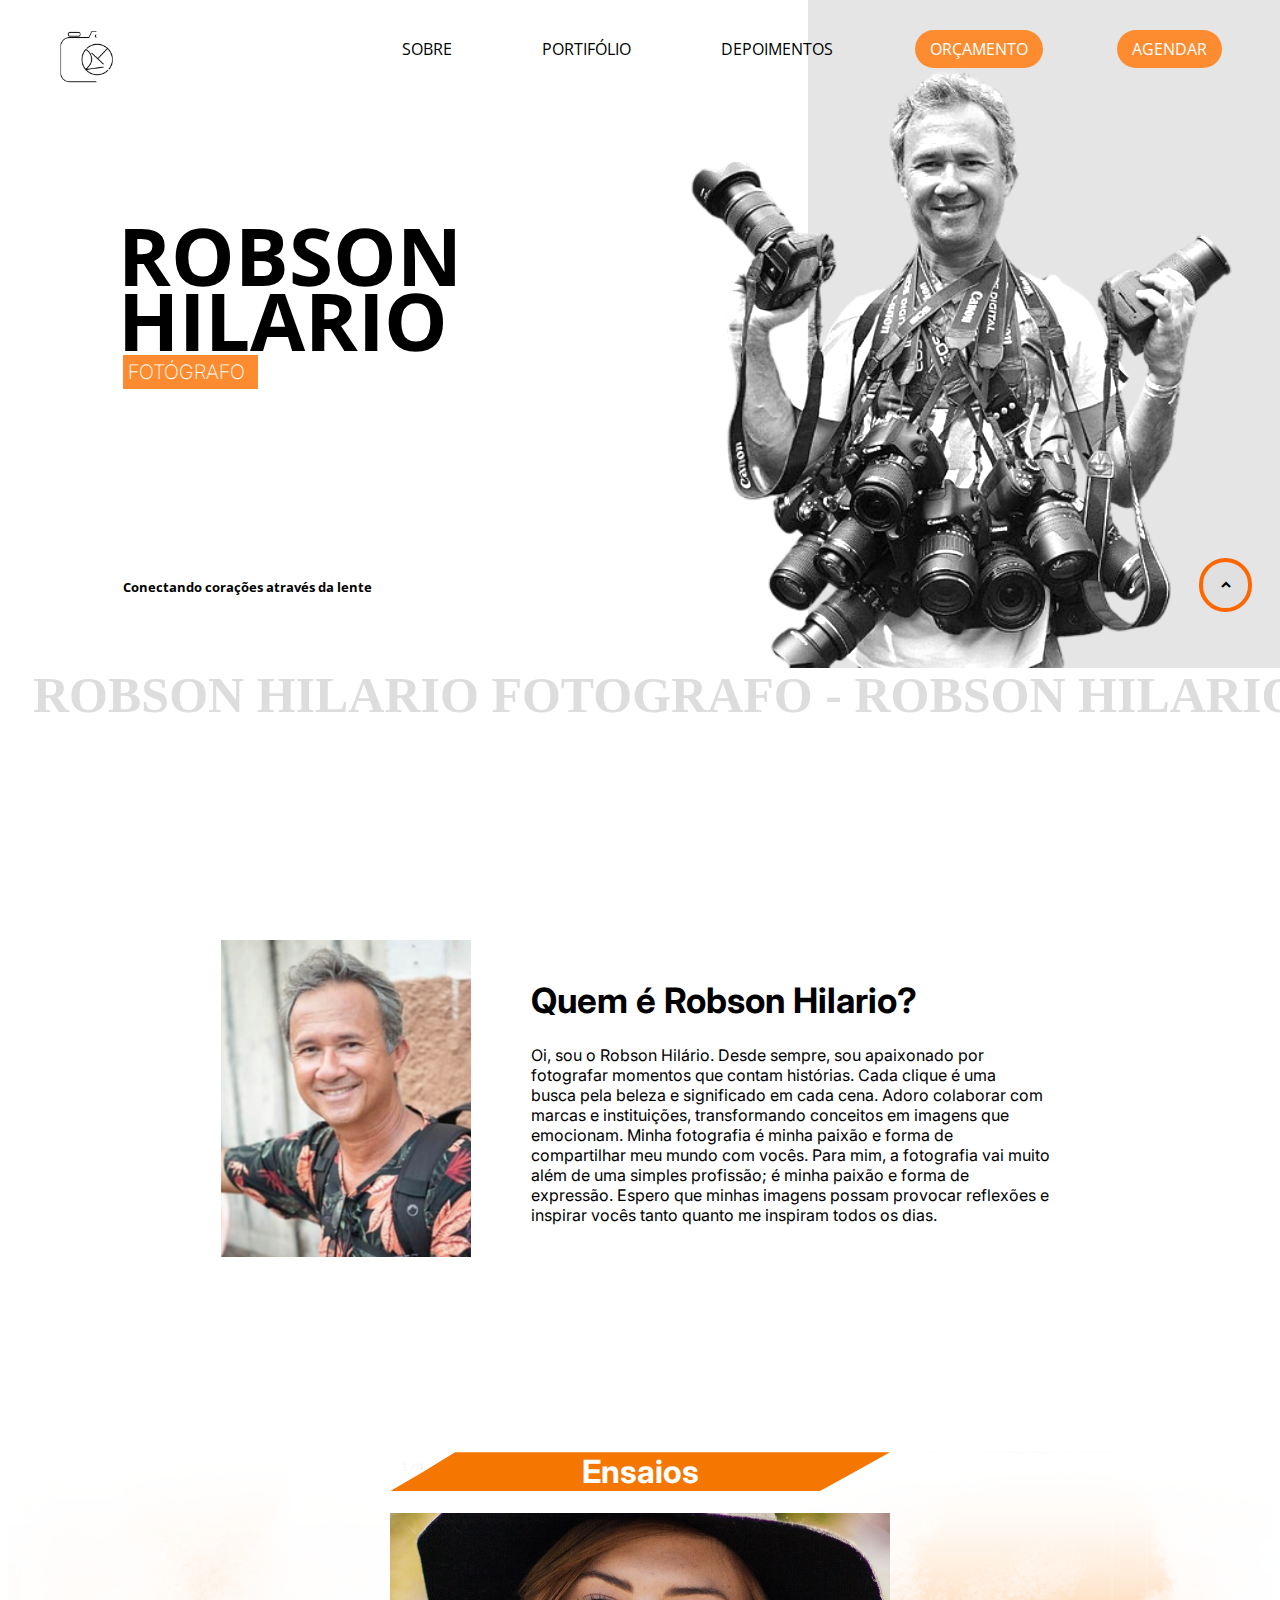
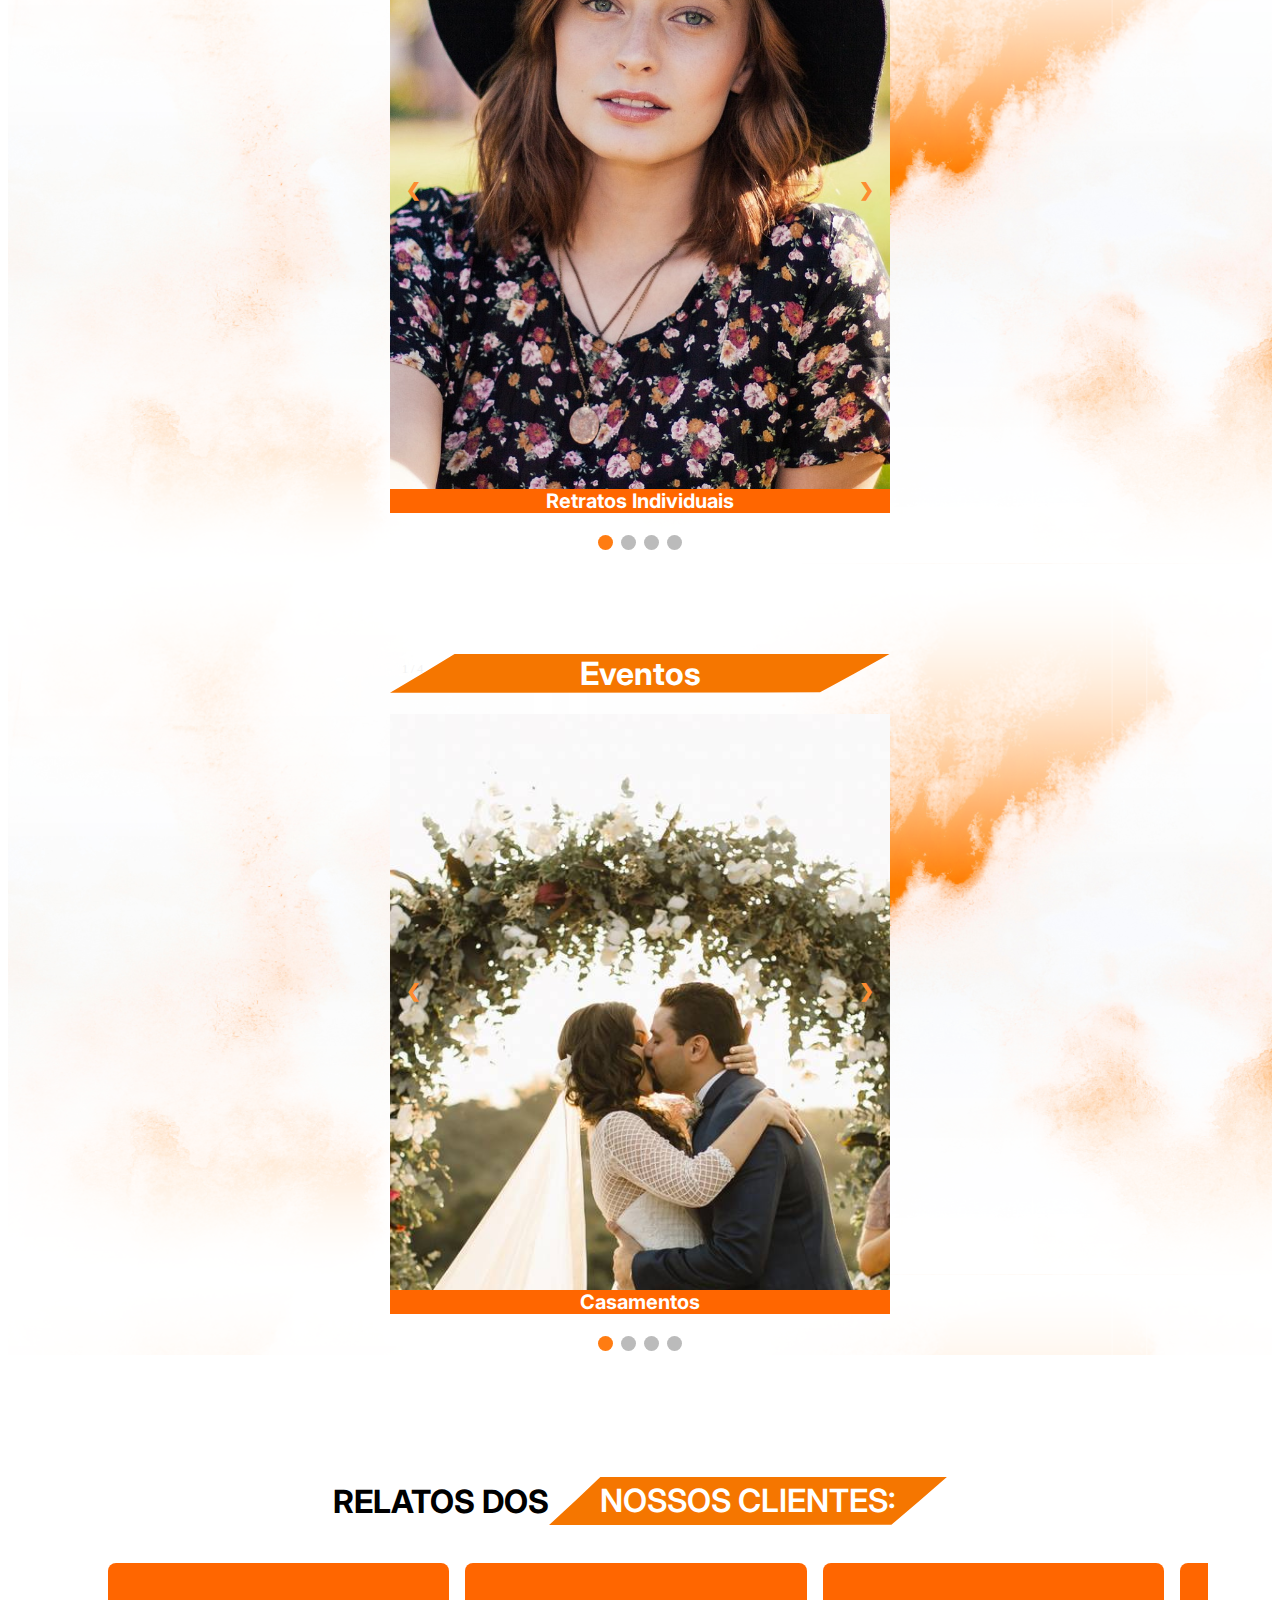
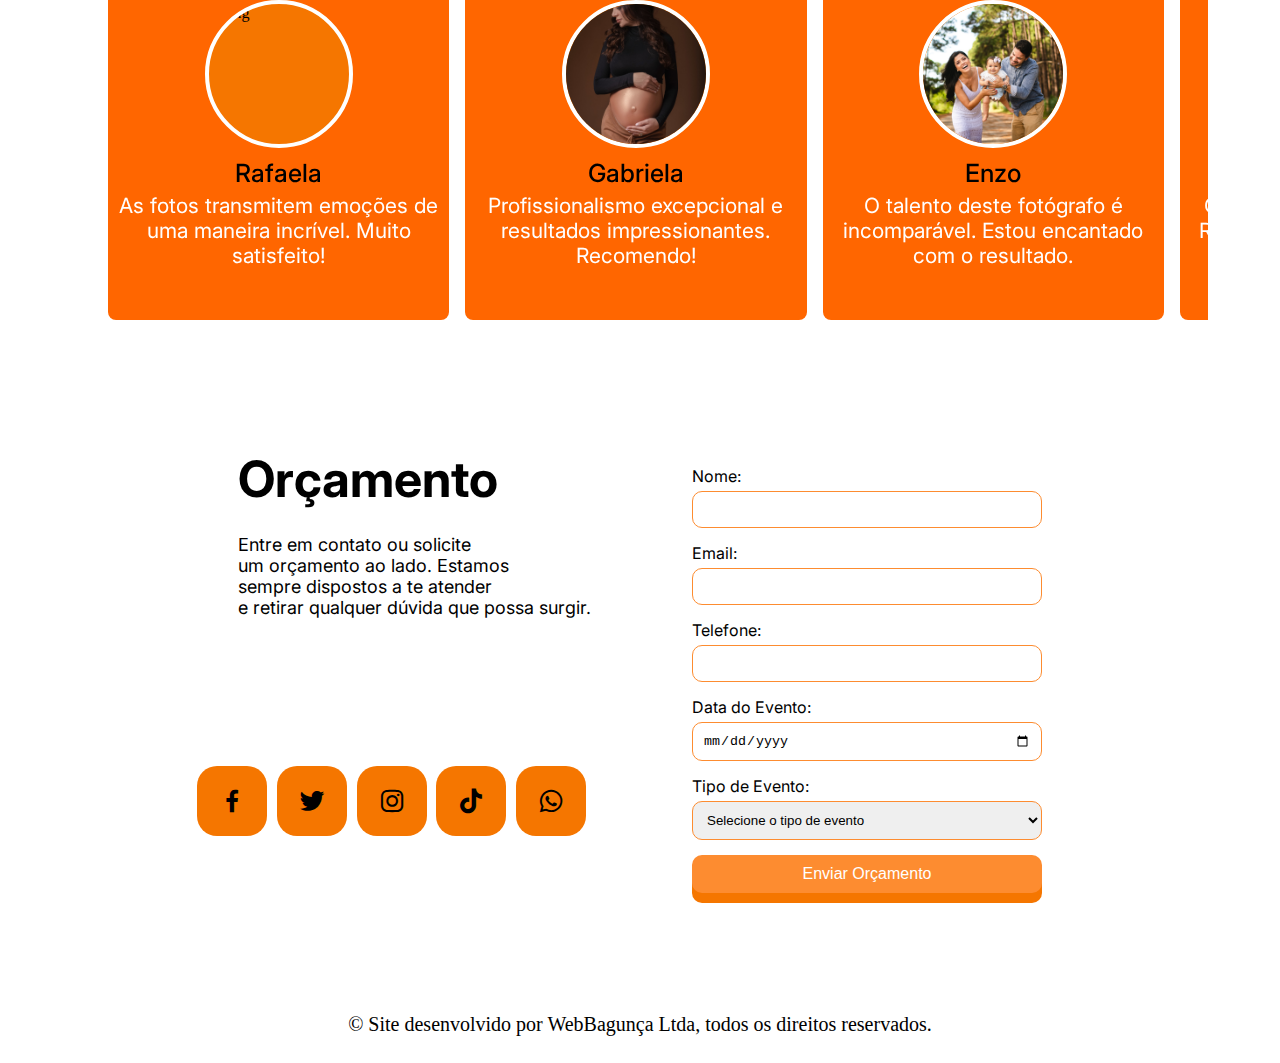
==== commit fbfd0932: "Add files via upload" ====
--- a/index.html
+++ b/index.html
@@ -4,12 +4,14 @@
     <meta charset="UTF-8">
     <meta name="viewport" content="width=device-width, initial-scale=1.0">
     <link rel="stylesheet" href="style.css">
+    <link rel="stylesheet" href="https://cdn.jsdelivr.net/npm/boxicons@2.1.0/css/boxicons.min.css">
     <title>Robson Hilario Fotografo</title>
 
 </head>
 <body onLoad="comeco();regular()">
     <a href="#inicio" id="seta">
-        <img src="seta-removebg-preview.png" alt="seta">
+      <i  class='bx bxs-chevron-up' alt="seta"></i>
+      
     </a>
     <header id="inicio">
         <img src="RH (1).png" alt="logo">
@@ -17,12 +19,13 @@
             <a href="#sobre">SOBRE</a>
             <a href="#ensaios">PORTIFÓLIO</a>
             <a href="#relatos">DEPOIMENTOS</a>
-            <a href="#orcamento1" id="orcamento">ORÇAMENTO</a>
+            <a href="#final" id="orcamento">ORÇAMENTO</a>
+            <a href="agendamento.html" id="agendar">AGENDAR</a>
         </div>
     </header>
     <section class="inicio">
         <div class="texto">
-            <h1><span>ROBSON</span> <br>HILARIO.</h1>
+            <h1><span>ROBSON</span> <br>HILARIO</h1>
             <h4>FOTÓGRAFO</h4>
         </div>
         <img src="image_processing20210810-29650-egd0re-removebg-preview.png" alt="foto">
@@ -30,6 +33,13 @@
     <h5 id="frase">Conectando corações através da lente</h5>
 
     <section class="sobre" id="sobre">
+      <div class="marquee">
+        <div class="track">
+          <div class="textoNome">&nbsp;
+            ROBSON HILARIO FOTOGRAFO  -  ROBSON HILARIO FOTOGRAFO  -  ROBSON HILARIO FOTOGRAFO  -  ROBSON HILARIO FOTOGRAFO  -  ROBSON HILARIO FOTOGRAFO  -  ROBSON HILARIO FOTOGRAFO  -  ROBSON HILARIO FOTOGRAFO  -  ROBSON HILARIO FOTOGRAFO  -  ROBSON HILARIO FOTOGRAFO  -  ROBSON HILARIO FOTOGRAFO  -  ROBSON HILARIO FOTOGRAFO  -  ROBSON HILARIO FOTOGRAFO - 
+          </div>
+        </div>
+      </div>
         <div class="box1">
             <img src="Design sem nome (3).png" alt="foto">
             <div class="sobreBox">
@@ -39,126 +49,153 @@
         </div>
     </section>
 
-    <section class="ensaios" id="ensaios">
-        <div class="box2">
-            <h1>Ensaios</h1>
-            <div class="fotosEnsaios">
-                <div class="ens1">
-                    <img src="image.png" alt="ens1" id="ens1">
-                    <h3>Retratos Individuais</h3>
-                </div>
-                <div class="ens1" id="ens1">
-                    <img src="image (1).png" alt="ens2" id="ens1">
-                    <h3>Sessão de Casal</h3>
-                </div>
-                <div class="break"></div>
-                <div class="ens1" id="ens1">
-                    <img src="image (2).png" alt="ens3" id="ens1">
-                    <h3>Ensaios de Gestantes</h3>
-                </div>
-                <div class="ens1" id="ens1">
-                    <img id="familia" src="image (3).png" alt="ens4" id="ens1">
-                    <h3>Ensaios de Família</h3>
-                </div>
-            </div>
-        </div>
-    </section>
-
-    <section class="eventos">
-        <div class="box2">
-            <h1>Eventos</h1>
-            <div class="fotosEnsaios">
-                <div class="ens1">
-                    <img src="image (4).png" alt="ens1">
-                    <h3>Casamentos</h3>
-                </div>
-                <div class="ens1">
-                    <img src="image (5).png" alt="ens2">
-                    <h3>Eventos Corporativos</h3>
-                </div>
-                <div class="ens1">
-                    <img src="image (6).png" alt="ens3">
-                    <h3>Aniversários</h3>
-                </div>
-                <div class="ens1">
-                    <img id="familia" src="formaturaimg.jpg" alt="ens4">
-                    <h3>Formaturas</h3>
-                </div>
-            </div>
-        </div>
-    </section>
-
-    <!--ELIEL-->
-
-    
-<header class="relatos" id="relatos">
-  <h1>RELATOS DOS NOSSOS CLIENTES:</h1>
-</header>
-    <div class="container">
-      <!-- Card 1 -->
-      <div class="card card-1">
-        <!-- card-header -->
-        <div class="card-header">
-          <img src="image (1).png" class="card-img" />
-        </div>
-        <!-- card-header -->
-
-        <!-- card-body -->
-        <div class="card-body">
-          <p class="card-texto">
-            Contratar o serviço do Robson para o nosso casamento foi a melhor decisão que tomamos, as fotos são verdadeiras obras de arte!
-          </p>
-          <h3 class="card-local">Lucas e Gabriela</h3>
-        </div>
+    <div class="test">
+
+    <div class="slideshow-container" id="ensaios">
+        <h1>Ensaios</h1>
+        <!-- Full-width images with number and caption text -->
+        <div class="mySlides fade">
+          <div class="numbertext">1 / 4</div>
+          <img src="image.png" style="width:100%">
+          <div class="text">Retratos Individuais</div>
+        </div>
+      
+        <div class="mySlides fade">
+          <div class="numbertext">2 / 4</div>
+          <img src="image (1).png" style="width:100%">
+          <div class="text">Sessão de Casal</div>
+        </div>
+      
+        <div class="mySlides fade">
+          <div class="numbertext">3 / 4</div>
+          <img src="image (2).png" style="width:100%">
+          <div class="text">Ensaios de Gestantes</div>
+        </div>
+
+        <div class="mySlides fade">
+            <div class="numbertext">4 / 4</div>
+            <img src="image (3).png" style="width:100%">
+            <div class="text">Ensaios de Família</div>
+          </div>
+      
+        <!-- Next and previous buttons -->
+        <a class="prev" onclick="plusSlides(-1)">&#10094;</a>
+        <a class="next" onclick="plusSlides(1)">&#10095;</a>
+    </div>
+      <br>
+      
+      <!-- The dots/circles -->
+      <div style="text-align:center">
+        <span class="dot" onclick="currentSlide(1)"></span>
+        <span class="dot" onclick="currentSlide(2)"></span>
+        <span class="dot" onclick="currentSlide(3)"></span>
+        <span class="dot" onclick="currentSlide(4)"></span>
       </div>
-      <!-- Card 1 -->
-
-      <!-- Card 2 -->
-      <div class="card card-2">
-        <!-- card-header -->
-        <div class="card-header">
-          <img src="image (3).png" class="card-img" />
-        </div>
-        <!-- card-header -->
-
-        <!-- card-body -->
-        <div class="card-body">
-          <p class="card-texto">
-            Estamos encantados com nossas fotos, fotógrafo capturou a essência de cada membro da nossa família, fotos profissionais e de qualidade.
-          </p>
-          <h3 class="card-local">Familia Silva</h3>
-        </div>
+
+      <!--------------------------------------------------------->
+
+    <div class="slideshow-container2">
+        <h1>Eventos</h1>
+        <!-- Full-width images with number and caption text -->
+        <div class="mySlides2 fade">
+          <div class="numbertext2">1 / 4</div>
+          <img src="image (4).png" style="width:100%">
+          <div class="text2">Casamentos</div>
+        </div>
+      
+        <div class="mySlides2 fade">
+          <div class="numbertext2">2 / 4</div>
+          <img src="image (5).png" style="width:100%">
+          <div class="text2">Eventos Corporativos</div>
+        </div>
+      
+        <div class="mySlides2 fade">
+          <div class="numbertext2">3 / 4</div>
+          <img src="image (6).png" style="width:100%">
+          <div class="text2">Aniversários</div>
+        </div>
+
+        <div class="mySlides2 fade">
+            <div class="numbertext2">4 / 4</div>
+            <img src="formatura-de-medicina-formando.jpg" style="width:100%">
+            <div class="text2">Formaturas</div>
+          </div>
+      
+        <!-- Next and previous buttons -->
+        <a class="prev2" onclick="plusSlides2(-1)">&#10094;</a>
+        <a class="next2" onclick="plusSlides2(1)">&#10095;</a>
+    </div>
+      <br>
+      
+      <!-- The dots/circles -->
+      <div style="text-align:center">
+        <span class="dot2" onclick="currentSlide2(1)"></span>
+        <span class="dot2" onclick="currentSlide2(2)"></span>
+        <span class="dot2" onclick="currentSlide2(3)"></span>
+        <span class="dot2" onclick="currentSlide2(4)"></span>
       </div>
-      <!-- Card 2 -->
-
-      <!-- Card 3 -->
-      <div class="card card-3">
-        <!-- card-header -->
-        <div class="card-header">
-            <img src="image.png" class="card-img" />
-        </div>
-        <!-- card-header -->
-
-        <!-- card-body -->
-        <div class="card-body">
-          <p class="card-texto">
-            O ensaio de fotografia do Robson foi ótimo, ele capturou minha personalidade de forma autêntica e as fotos são de qualidade perfeita! 
-          </p>
-          <h3 class="card-local">Rafaela</h3>
-        </div>
-      
-      </div>
-    </div>
+
+    </div>
+
+
+
+
+
+
+
+  <header class="relatos" id="relatos">
+      <h1>RELATOS DOS<span>NOSSOS CLIENTES:</span></h1>
+  </header>
+  <div class="wrapper">
+      <ul class="carousel">
+          <li class="card">
+              <div class="img"><img src="image (1).png" alt="img" draggable="false"></div>
+              <h3>Rafaela</h3>
+              <span>As fotos transmitem emoções de <br>uma maneira incrível. Muito <br>satisfeito!</span>
+          </li>
+          <li class="card">
+              <div class="img"><img src="image (2).png" alt="img" draggable="false"></div>
+              <h3>Gabriela</h3>
+              <span>Profissionalismo excepcional e <br>resultados impressionantes. <br>Recomendo!</span>
+          </li>
+          <li class="card">
+              <div class="img"><img src="image (3).png" alt="img" draggable="false"></div>
+              <h3>Enzo</h3>
+              <span>O talento deste fotógrafo é <br> incomparável. Estou encantado <br> com o resultado.</span>
+          </li>
+          <li class="card">
+              <div class="img"><img src="image (4).png" alt="img" draggable="false"></div>
+              <h3>Vitor</h3>
+              <span>Cada clique é uma obra-prima. <br>Recomendo este fotógrafo para <br> qualquer ocasião.</span>
+          </li>
+          <li class="card">
+              <div class="img"><img src="image (5).png" alt="img" draggable="false"></div>
+              <h3>Thais</h3>
+              <span>As fotos são simplesmente <br>deslumbrantes! Cada imagem é uma <br>obra de arte.</span>
+          </li>
+          <li class="card">
+              <div class="img"><img src="image (6).png" alt="img" draggable="false"></div>
+              <h3>Ana Clara</h3>
+              <span>Excelente trabalho! As fotos <br> realmente contam uma história <br>por si só.</span>
+          </li>
+      </ul>
+  </div>
 
     <section class="budget" id="orcamento1">
         <section class="budget-wrapper">
             <div class="budget-info">
                 <h1>Orçamento</h1>
                 <h2>Entre em contato ou solicite <br>um orçamento ao lado. Estamos <br>sempre dispostos a te atender <br>e retirar qualquer dúvida que possa surgir.</h2>
-                <img src="Robson Hilario.png" alt="icons">
+            </div>
+            <div class="social">
+              <a href="#"><i class='bx bxl-facebook'></i></a>
+              <a href="#"><i class='bx bxl-twitter'></i></a>
+              <a href="#"><i class='bx bxl-instagram'></i></a>
+              <a href="#"><i class='bx bxl-tiktok'></i></a>
+              <a href="#"><i class='bx bxl-whatsapp'></i></a>
             </div>
             <div class="container1">
-                <form action="https://api.staticforms.xyz/submit" method="post">
+                <form action="https://api.staticforms.xyz/submit" method="post" id="formOrcamento">
                         <input type="hidden" name="accessKey" value="d8209b24-8898-4698-8bd7-9e7fff0e6d24">
                         <div class="input-group">
                             <label for="nome">Nome:</label>
@@ -172,31 +209,42 @@
                             <label for="telefone">Telefone:</label>
                             <input type="tel" id="telefone" name="phone" required>
                         </div>
-                        <div class="input-group">
-                            <label for="evento">Tipo de Evento:</label>
-                            <select id="evento" name="$evento" required>
-                                <option value="" disabled selected>Selecione o tipo de evento</option>
-                                <option value="Casamentos">Casamentos</option>
-                                <option value="Eventos Corporativos">Eventos Corporativos</option>
-                                <option value="Aniversários">Aniversários</option>
-                                <option value="Formaturas">Formaturas</option>
-                            </select>
-                        </div>
+                      
                         <div class="input-group">
                             <label for="data_evento" name="$data">Data do Evento:</label>
                             <input type="date" id="data_evento" name="data_evento" required>
                         </div>
 
+                        <div class="input-group">
+                          <label for="evento">Tipo de Evento:</label>
+                          <select name="$evento" id="evento">
+                            <option value="" disabled selected>Selecione o tipo de evento</option>
+                            <option value="Casamentos">Casamentos</option>
+                            <option value="Eventos Corporativos">Eventos Corporativos</option>
+                            <option value="Aniversários">Aniversários</option>
+                            <option value="Formaturas">Formaturas</option>
+                            <option value="Outros">Outros</option>
+                          </select>
+                      </div> 
+                      
+                      <input type="hidden" name="replyTo" value="andrade.kauany2019@gmail.com"> <!-- Optional -->
+                      <input type="hidden" name="redirectTo" value="http://127.0.0.1:5501/index.html"> <!-- Optional -->
+
+
                         
-
-                        <button type="submit" class="submit-button">Enviar Orçamento</button>
+            
+                      <button type="submit"   class="btn btn--action"><span>Enviar Orçamento</span></button>
                 </form>
             </div>
         </section>
     </section>
     <footer>
-        <h4>Site desenvolvido por WebBagunça Ltda, todos os direitos reservados.</h4>
     </footer>
+
+    <div class="copyright" id="final">
+      <p>&#169; Site desenvolvido por WebBagunça Ltda, todos os direitos reservados.</p>
+    
+    </div>
 
     <script src="script.js"></script>
 </body>
--- a/style.css
+++ b/style.css
@@ -31,17 +31,35 @@
 }
 
 .botoes a:hover {
-    text-decoration: underline;
-    
-}
+    color: rgb(253, 140, 48);}
 
 #orcamento {
     color: white;
-    background-color: black;
+    background-color: rgb(253, 140, 48);
     padding: 8px;
     padding-left: 15px;
     padding-right: 15px;
     border-radius: 50px;
+}
+
+#orcamento:hover{
+    background-color: #000000;
+    color: rgb(253, 140, 48);
+
+}
+
+#agendar {
+    color: white;
+    background-color: rgb(253, 140, 48);
+    padding: 8px;
+    padding-left: 15px;
+    padding-right: 15px;
+    border-radius: 50px;
+}
+
+#agendar:hover{
+    background-color: rgb(0, 0, 0);
+    color: rgb(253, 140, 48);
 }
 
 .inicio {
@@ -62,17 +80,22 @@
     justify-content: end;
 }
 
-#seta img{
-    width: 40px;
-    background-color: rgb(255, 255, 255);
-    border-radius: 50px;
-    border: 1px solid #000;
+#seta i {
+    width: 15px;
+    background-color: rgb(224, 224, 224);
+    border-radius: 100px;
+    border: 4px solid rgb(255, 102, 0);
     position: fixed;
     margin-top: 550px;
-    margin-right: 10px;
-    padding: 5px;
-}
-
+    margin-right: 20px;
+    padding: 15px;
+    color: #000;
+}
+
+#seta i:hover{
+    background-color: #000;
+    color: coral;
+}
 .texto {
     margin-left: -800px;
     margin-top: -30px;
@@ -87,13 +110,13 @@
 .texto h4 {
     font-family: "Inter", sans-serif;
     color: white;
-    background-color: black;
+    background-color: rgb(253, 140, 48);
     margin-left: 115px;
     font-weight: 200;
-    padding-left: 4px;
     width: 125px;
     margin-top: -50px;
     font-size: 20px;
+    padding: 5px;
 }
 
 h5 {
@@ -114,6 +137,34 @@
     object-fit: cover;
 }
 
+ 
+
+.marquee {
+    position: relative;
+    width: 200vw;
+    max-width: 100%;
+    height: 100px;
+    overflow-x: hidden;
+    margin-top: 70px;
+  }
+  
+.track {
+    font-family: none;
+    position: absolute;
+    white-space: nowrap;
+    will-change: transform;
+    animation: marquee 40s linear infinite;
+    font-size: 50px;
+    font-weight: bold;
+    color: #dddddd;
+  }
+  
+  @keyframes marquee {
+    from { transform: translateX(0); }
+    to { transform: translateX(-50%); }
+  }
+
+
 .sobre {
     font-family: "Inter", sans-serif;
     margin-top: 50px;
@@ -128,7 +179,6 @@
 }
 
 .box1 img {
-    filter: grayscale(100%) brightness(110%);
     width: 250px;
     padding: 20px;
 }
@@ -144,18 +194,6 @@
 .sobreBox p {
     font-family: "Inter", sans-serif;
     text-align: justify;
-}
-
-.ensaios {
-    margin-top: -30px;
-    margin-right: -10px;
-    font-family: "Inter", sans-serif;
-}
-
-.fotosEnsaios {
-    display: flex;
-    justify-content: center;
-    align-items: center;
 }
 
 .box2 h1 {
@@ -166,8 +204,8 @@
 }
 
 .fotosEnsaios img {
-    width: 300px;
-    height: 450px;
+    width: 800px;
+    height: 550px;
     object-fit: cover;
     padding: 10px;
 }
@@ -198,67 +236,186 @@
 	flex-wrap: wrap;
   }
   
-  .relatos {
+.relatos {
+    font-family: Inter, sans-serif;
     display: flex;
     justify-content: center;
-    margin-top: 50px;
-    font-family: "Inter", sans-serif;
-}
-
-  /* Card */
-  .card {
-	width: 300px;
-	height: 460px;
-	margin: 25px;
-	background-color: #fff;
-	border-radius: 20px;
-	overflow: hidden;
-	box-shadow: 0px 0px 10px rgba(0, 0, 0, 0.7);
-	transition: 0.3s;
-  }
-  
-  /* Card Header*/
-  .card-header {
-	width: 100%;
-	height: 300px;
-	overflow: hidden;
+    margin-top: 100px;
+}
+
+
+
+.relatos span {
+    font-family: Inter, sans-serif;
+    padding: .3rem 3.2rem; 
+	background: #f57600;
+	color: rgb(255, 255, 255);
+	font-weight: 600;
+	display: inline-block;
+	text-transform: uppercase;
+	clip-path: polygon(100% 0, 93% 50%, 86% 99%, 0% 100%, 7% 47%, 13% 0%);
+}
+
+
+/* Card */
+.wrapper {
+    max-width: 1100px;
+    width: 100%;
+    position: relative;
+    margin-left: 100px;
+    white-space: nowrap; /* Impede que os itens do carrossel quebrem linha */
+    overflow-x: hidden;
+}
+
+.nav-btn {
+    position: absolute;
+    top: 50%;
+    transform: translateY(-50%);
+    background-color: rgba(0, 0, 0, 0.5);
+    color: #fff;
+    border: none;
+    border-radius: 50%;
+    width: 40px;
+    height: 40px;
+    font-size: 20px;
+    cursor: pointer;
+    transition: background-color 0.3s ease;
+}
+
+.nav-btn:hover {
+    background-color: rgba(0, 0, 0, 0.8);
+}
+
+.prev-btn {
+    left: 10px;
+}
+
+.next-btn {
+    right: 10px;
+}
+
+
+.carousel {
+    display: inline-flex; /* Exibe os itens em uma linha horizontal */
+}
+
+.wrapper .carousel {
+    display: grid;
+    grid-auto-flow: column;
+    grid-auto-columns: calc((100% / 3) - 12px);
+    gap: 16px;
+    overflow-x: auto;
+    scroll-snap-type: x mandatory;
+    scroll-behavior: smooth;
+    scrollbar-width: 0;
+}
+
+
+
+
+
+.carousel :where(.card, .img) {
     display: flex;
+    align-items: center;
     justify-content: center;
+    flex-direction: column;
+}
+
+
+
+.carousel::-webkit-scrollbar {
+width: 10px;
+height: 10px;
+}
+.carousel::-webkit-scrollbar-thumb {
+background: black;
+border-radius: 10px;
+}
+.carousel::-webkit-scrollbar-track {
+background: transparent;
+}
+
+.carousel.dragging {
+    scroll-snap-type: none;
+    scroll-behavior: auto;
+}
+
+.carousel.dragging .card {
+    cursor: grab;
+
+}
+
+
+.carousel .card {
+    scroll-snap-align: start;
+    height: 342px;
+    list-style: none;
+    background-color: rgb(255, 102, 0);
+    border-radius: 8px;
+    display: flex;
+    cursor: pointer;
+    padding-bottom: 15px;
     align-items: center;
-  }
-  
-  .card-img {
-	width: 200px;
-    height: 200px;
+    justify-content: center;
+    flex-direction: column;
+
+}
+
+.carousel .card:hover{
+    background-color: #000;
+    color: #f57600;
+}
+
+.card .img {
+    background-color: #f57600;
+    width: 148px;
+    height: 148px;
+    border-radius: 50%;
+
+}
+
+.card .img img {
+    width: 140px;
+    height: 140px;
     object-fit: cover;
-  }
-  
-  /* Card Body */
-  .card-body {
-	height: 170px;
-	padding: 15px;
-	text-align: center;
-	font-family: sans-serif;
-  }
-  
-  .card-local {
-	font-size: 16px;
-	margin: 10px 0;
-  }
-  
-  
-  .card-texto {
-	font-size: 12px;
-	width: 250px;
-	margin: 0 auto;
-  }
-  
-  
-  /* Animação Hover */
-  .card:hover {
-	transform: scale3d(1.1, 1.1, 1);
-  }
-  
+    border-radius: 50%;
+    border: 4px solid #fff;
+}
+
+.card h3 {
+    font-family: Inter, sans-serif;
+    font-weight: 500;
+    font-size: 1.56rem;
+    margin: 10px 0 5px;
+    padding-left: 10px;
+    padding-right: 10px;
+}
+
+.card span {
+    font-family: Inter, sans-serif;
+    color: rgb(255, 255, 255);
+    font-size: 1.31rem;
+    text-align: center;
+}
+
+.social {
+    display: flex;
+    column-gap: .6rem;
+    margin-top: 350px;
+    margin-left: -500px;
+}
+.social a .bx {
+	font-size: 30px;
+	color: rgb(0, 0, 0);
+	padding: 20px;
+	background: #f57600;
+    border-radius: 20px;
+}
+
+.social a .bx:hover {
+    background-color: #000;
+    color: #f57600;
+}
 
 .container {
     max-width: 1200px;
@@ -273,6 +430,11 @@
     margin-right: 150px;
 }
 
+.budget {
+    padding-top: 100px;
+    padding: 80px;
+}
+
 .budget-wrapper {
     font-family: "Inter", sans-serif;
     display: flex;
@@ -291,7 +453,7 @@
 
 .budget-info img {
     width: 250px;
-    margin-top: 70%;
+    margin-top: 55%;
 }
 
 .budget form {
@@ -324,13 +486,13 @@
     width: 350px; /* Define a largura dos campos de entrada como 100% */
     padding: 10px; /* Adiciona preenchimento interno aos campos */
     border-radius: 10px;
-    border: 1px solid #ccc;
+    border: 1px solid rgb(253, 140, 48);
     box-sizing: border-box; /* Faz com que o padding não aumente a largura do campo */
 }
 
 .budget form button {
     padding: 10px; /* Adiciona preenchimento ao botão */
-    background-color: #b1b1b1;
+    background-color: rgb(253, 140, 48);
     color: white;
     border: none;
     border-radius: 10px;
@@ -340,7 +502,8 @@
 }
 
 .budget form button:hover {
-    background-color: #919191;
+    background-color: rgb(0, 0, 0);
+    color: #ff8800;
 }
 
 .budget form textarea {
@@ -370,6 +533,69 @@
 
 footer h4 {
     font-weight: 400;
+}
+
+.copyright{
+    font-size: 20px;
+    text-align: center;
+    padding: 10px;
+    margin-bottom: 30px;
+    height: 30px;
+    margin-top: -90px;
+}
+
+.copyright:hover{
+    color: #f57600;
+}
+
+
+.btn--action{
+    display: block;
+    width: 100%;
+    padding: 1rem;
+    border-radius: 1.5rem;
+    background-color: #ff7b00;
+    color: #000;
+    transition: all .5s ease 0s;
+    box-shadow: 0 10px #f57600;
+}
+
+.btn--action:hover{
+    box-shadow: inset 0 0 0 .25rem
+    #000000;
+    color: #f57600;
+    background-color: #000;
+}
+
+.btn--action span {
+    display: inline-block;
+    position: relative;
+    transition: all .5s ease;
+}
+
+.btn--action span::before{
+    color: #000;
+    font-size: 1rem;
+    display: inline-block;
+    position: absolute;
+    top: 10px;
+    left: 1.5rem;
+    opacity: 0;
+    transition: all .1s ease 0s;
+}
+
+.btn--action:hover span{
+    padding-left: 1.5rem;
+}
+
+.btn--action:hover span::before{
+    left: 0;
+    opacity: 1;
+}
+
+.btn--action:active{
+    box-shadow: 0 5px #f0932b;
+    transform: translateY(5px);
 }
 
 
@@ -722,7 +948,7 @@
     
     .budget form button {
         padding: 10px; /* Adiciona preenchimento ao botão */
-        background-color: #b1b1b1;
+        background-color: #ff9900;
         color: white;
         border: none;
         border-radius: 10px;
@@ -759,4 +985,220 @@
         font-family: "Inter", sans-serif;
         padding: 20px;
     }
-} +} 
+
+
+
+.test {
+    background: url("Design\ sem\ nome.png");
+    background-repeat: repeat;
+    background-size: contain;
+}
+
+  .slideshow-container {
+    width: 500px;
+    position: relative;
+    margin: auto;
+  }
+
+  .slideshow-container h1 {
+    font-family: Inter, sans-serif;
+    text-align: center;
+    color: white;
+    background-color: #f57600;
+    clip-path: polygon(100% 0, 93% 50%, 86% 99%, 0% 100%, 7% 47%, 13% 0%);
+  }
+
+  /* Hide the images by default */
+  .mySlides {
+    display: none;
+  }
+
+  .mySlides img{
+    width: 500px;
+    height: 600px;
+    object-fit: cover;
+  }
+  
+  /* Next & previous buttons */
+  .prev, .next {
+    cursor: pointer;
+    position: absolute;
+    top: 50%;
+    width: auto;
+    margin-top: -22px;
+    padding: 16px;
+    color: rgb(253, 140, 48);
+    font-weight: bold;
+    font-size: 18px;
+    transition: 0.6s ease;
+    border-radius: 0 3px 3px 0;
+  }
+  
+  /* Position the "next button" to the right */
+  .next {
+    right: 0;
+    border-radius: 3px 0 0 3px;
+  }
+  
+  /* On hover, add a black background color with a little bit see-through */
+  .prev:hover, .next:hover {
+    background-color: rgba(0, 0, 0, 0.8);
+    filter: opacity(50%);
+  }
+  
+  /* Caption text */
+  .text {
+    font-family: Inter, sans-serif;
+    font-weight: bolder;
+    color: rgb(255, 255, 255);
+    font-size: 20px;
+    position: absolute;
+    bottom: 4px;
+    width: 100%;
+    text-align: center;
+    background-color: rgb(255, 102, 0);
+  }
+  
+  /* Number text (1/3 etc) */
+  .numbertext {
+    color: #f2f2f2;
+    font-size: 12px;
+    padding: 8px 12px;
+    position: absolute;
+    top: 0;
+  }
+  
+  /* The dots/bullets/indicators */
+  .dot {
+    cursor: pointer;
+    height: 15px;
+    width: 15px;
+    margin: 0 2px;
+    background-color: #bbb;
+    border-radius: 50%;
+    display: inline-block;
+    transition: background-color 0.6s ease;
+  }
+  
+  .active, .dot:hover {
+    background-color: #ff7c12;
+  }
+  
+  /* Fading animation */
+  .fade {
+    animation-name: fade;
+    animation-duration: 0.5s;
+  }
+  
+  @keyframes fade {
+    from {opacity: .4}
+    to {opacity: 1}
+  }
+
+
+  
+  .slideshow-container2 {
+    width: 500px;
+    position: relative;
+    margin: auto;
+    margin-top: 100px;
+  }
+
+
+  .slideshow-container2 h1 {
+    font-family: Inter, sans-serif;
+    text-align: center;
+    color: white;
+    background-color: #f57600;
+    clip-path: polygon(100% 0, 93% 50%, 86% 99%, 0% 100%, 7% 47%, 13% 0%);
+  }
+  
+  
+  /* Hide the images by default */
+  .mySlides2 {
+    display: none;
+  }
+
+  .mySlides2 img{
+    width: 500px;
+    height: 600px;
+    object-fit: cover;
+  }
+  
+  /* Next & previous buttons */
+  .prev2, .next2 {
+    cursor: pointer;
+    position: absolute;
+    top: 50%;
+    width: auto;
+    margin-top: -22px;
+    padding: 16px;
+    color: rgb(253, 140, 48);
+    font-weight: bold;
+    font-size: 18px;
+    transition: 0.6s ease;
+    border-radius: 0 3px 3px 0;
+  }
+  
+  /* Position the "next button" to the right */
+  .next2 {
+    right: 0;
+    border-radius: 3px 0 0 3px;
+  }
+  
+  /* On hover, add a black background color with a little bit see-through */
+  .prev2:hover, .next2:hover {
+    background-color: rgba(0, 0, 0, 0.8);
+    filter: opacity(50%);
+  }
+  
+  /* Caption text */
+  .text2 {
+    font-family: Inter, sans-serif;
+    font-weight: bolder;
+    color: rgb(255, 255, 255);
+    font-size: 20px;
+    position: absolute;
+    bottom: 4px;
+    width: 100%;
+    text-align: center;
+    background-color: rgb(255, 102, 0);
+  }
+  
+  /* Number text (1/3 etc) */
+  .numbertext2 {
+    color: #f2f2f2;
+    font-size: 12px;
+    padding: 8px 12px;
+    position: absolute;
+    top: 0;
+  }
+  
+  /* The dots/bullets/indicators */
+  .dot2 {
+    cursor: pointer;
+    height: 15px;
+    width: 15px;
+    margin: 0 2px;
+    background-color: #bbb;
+    border-radius: 50%;
+    display: inline-block;
+    transition: background-color 0.6s ease;
+  }
+  
+  .active, .dot2:hover {
+    background-color: #ff7c12;
+  }
+  
+  /* Fading animation */
+  .fade {
+    animation-name: fade;
+    animation-duration: 0.5s;
+  }
+  
+  @keyframes fade {
+    from {opacity: .4}
+    to {opacity: 1}
+  }
+    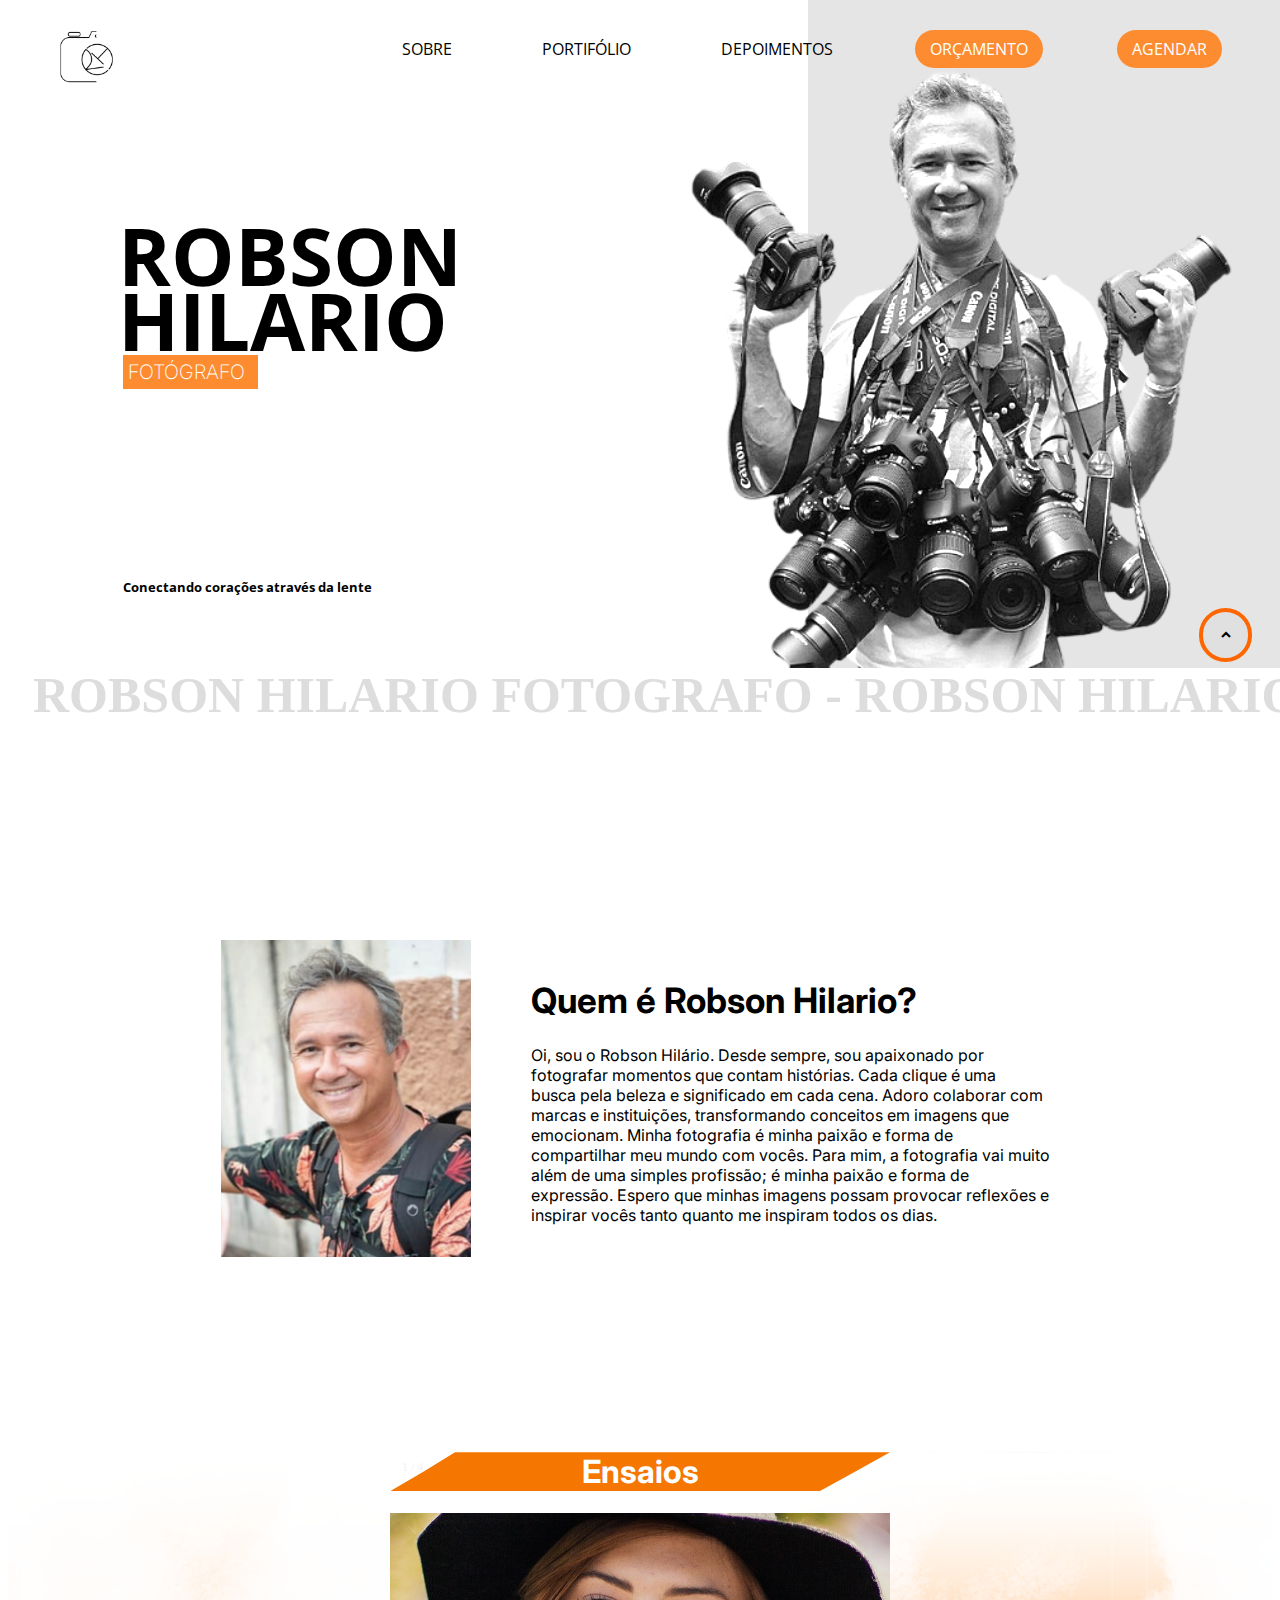
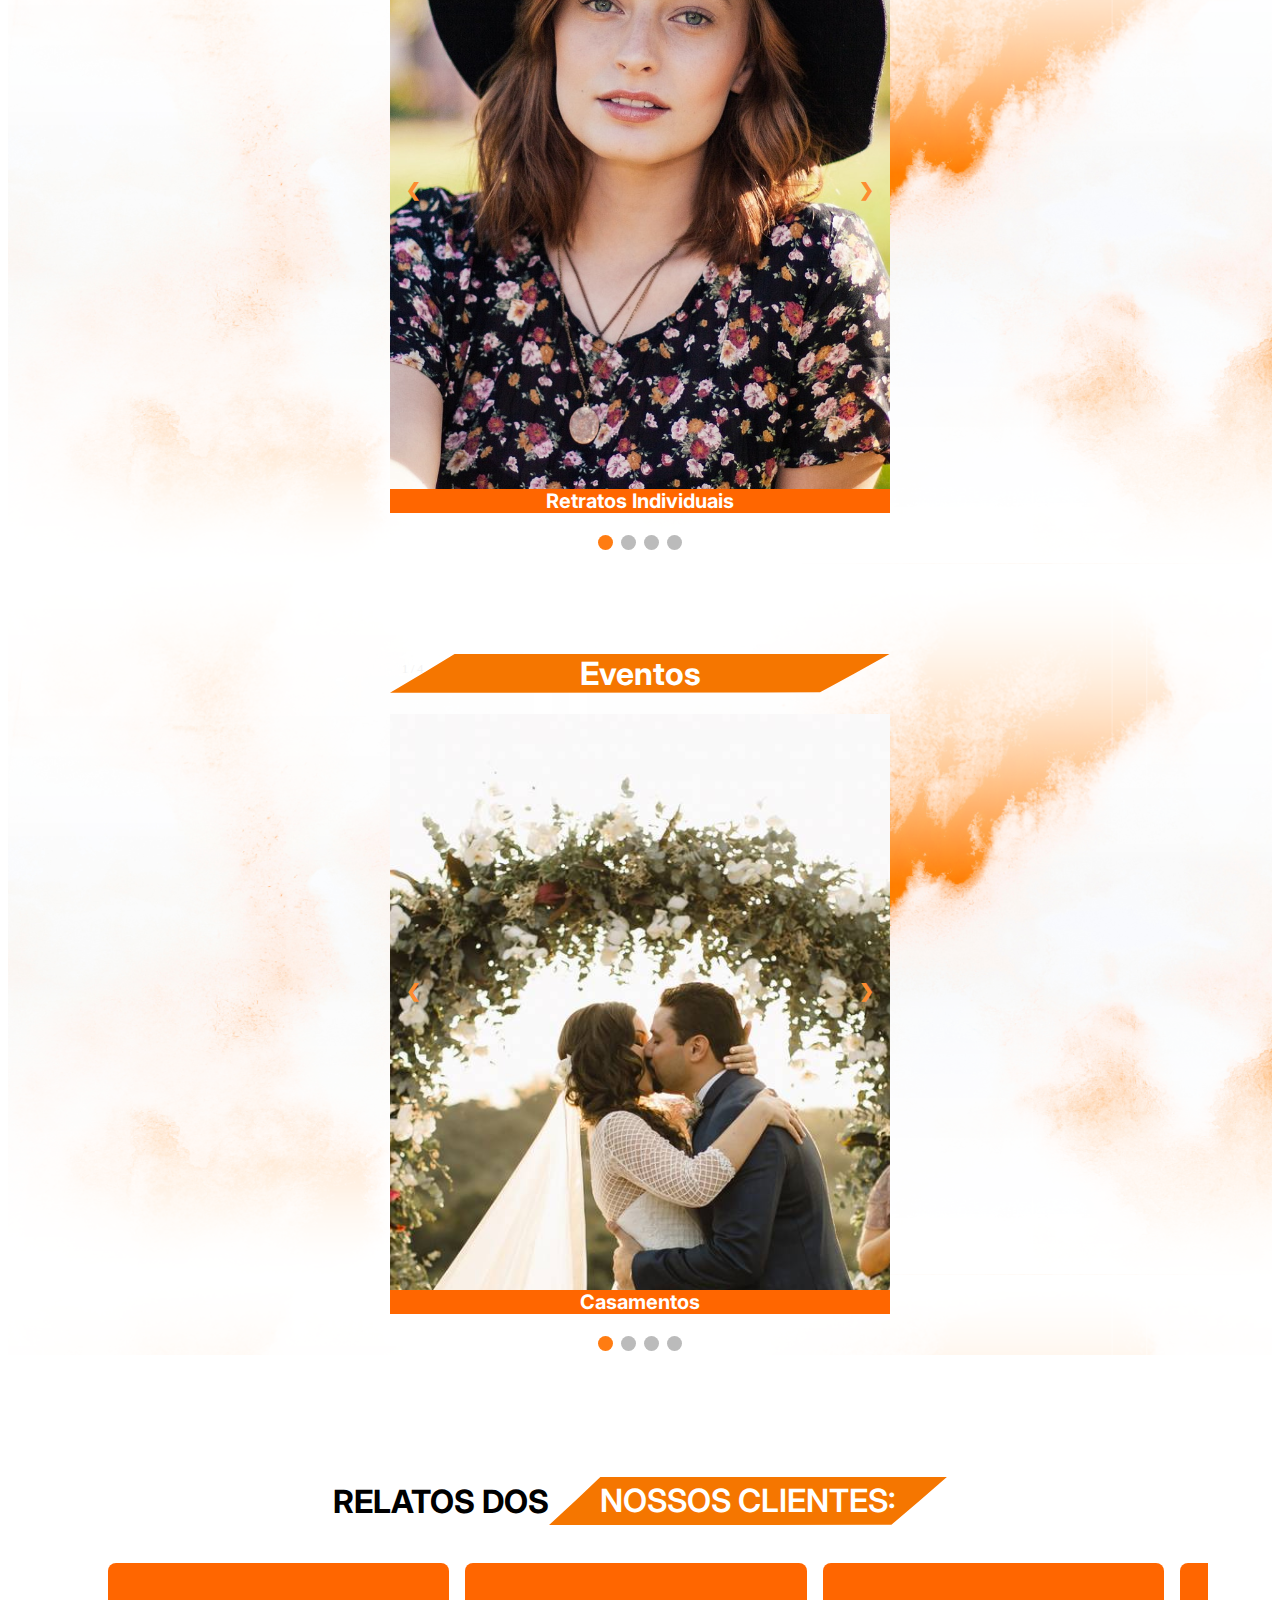
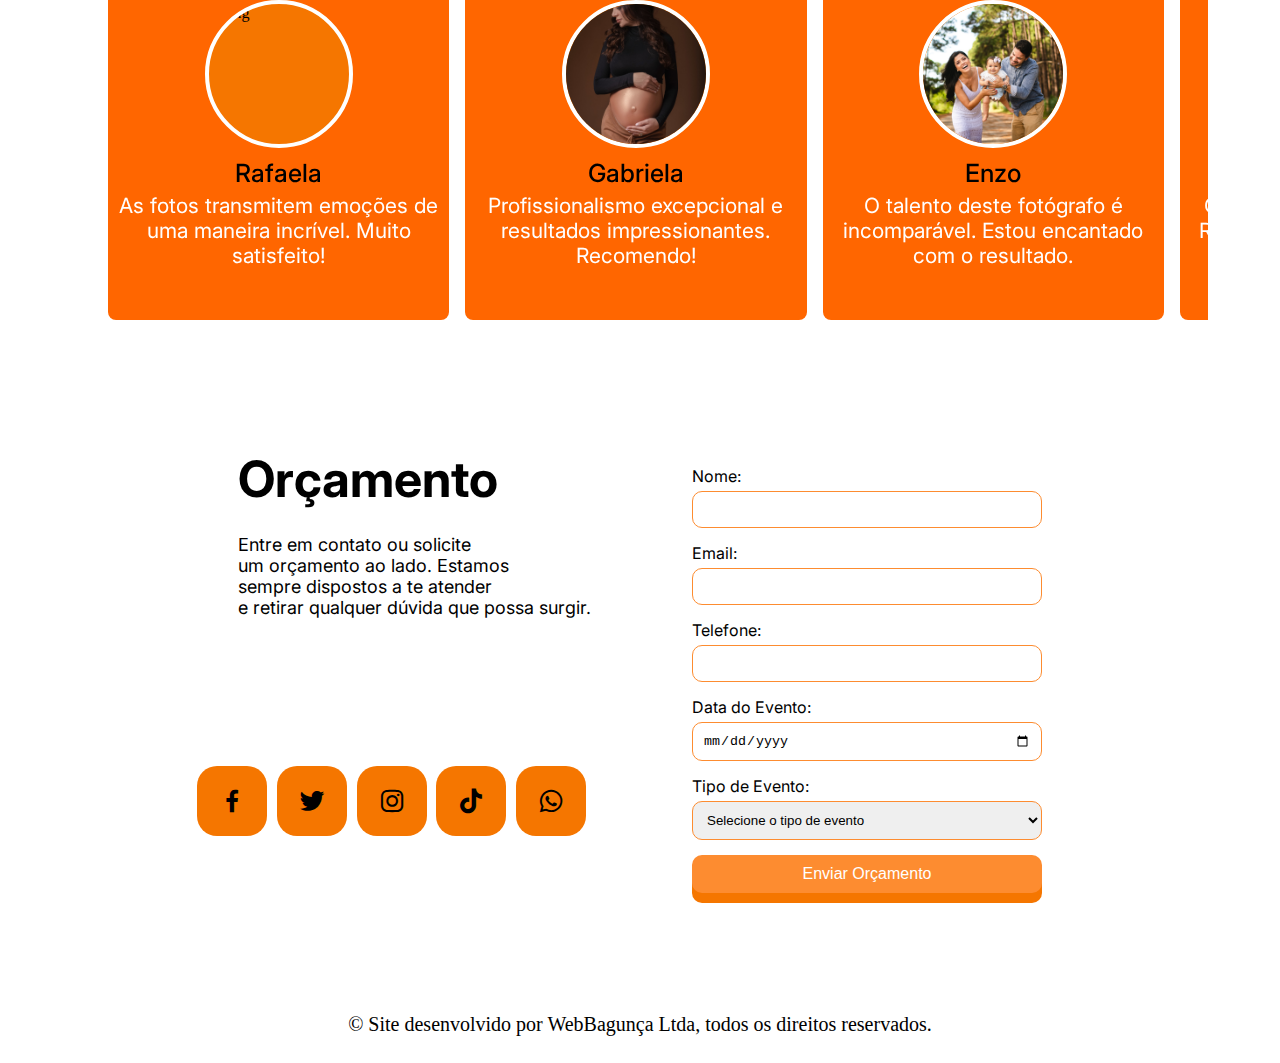
==== commit d6fc85b9: "Update index.html" ====
--- a/index.html
+++ b/index.html
@@ -196,7 +196,7 @@
             </div>
             <div class="container1">
                 <form action="https://api.staticforms.xyz/submit" method="post" id="formOrcamento">
-                        <input type="hidden" name="accessKey" value="d8209b24-8898-4698-8bd7-9e7fff0e6d24">
+                        <input type="hidden" name="accessKey" value="">
                         <div class="input-group">
                             <label for="nome">Nome:</label>
                             <input type="text" id="nome" name="name" required>
--- a/style.css
+++ b/style.css
@@ -86,7 +86,7 @@
     border-radius: 100px;
     border: 4px solid rgb(255, 102, 0);
     position: fixed;
-    margin-top: 550px;
+    margin-top: 600px;
     margin-right: 20px;
     padding: 15px;
     color: #000;
@@ -96,6 +96,7 @@
     background-color: #000;
     color: coral;
 }
+
 .texto {
     margin-left: -800px;
     margin-top: -30px;
@@ -636,7 +637,7 @@
     #orcamento {
         display: block;
         color: white;
-        background-color: black;
+        background-color: rgb(255, 102, 0);
         padding: 8px;
         padding-left: 15px;
         padding-right: 15px;
@@ -679,7 +680,7 @@
     .texto h4 {
         font-family: "Inter", sans-serif;
         color: white;
-        background-color: black;
+        background-color: rgb(255, 102, 0);
         margin-left: 14px;
         font-weight: 200;
         padding-left: 4px;
@@ -985,6 +986,7 @@
         font-family: "Inter", sans-serif;
         padding: 20px;
     }
+    
 } 
 
 
@@ -1201,4 +1203,253 @@
     from {opacity: .4}
     to {opacity: 1}
   }
-    +
+
+@media (max-width: 768px) {
+
+    #seta {
+        display: flex;
+        justify-content: end;
+        z-index: 1;
+    }
+    
+    #seta i {
+        width: 15px;
+        background-color: rgb(224, 224, 224);
+        border-radius: 100px;
+        border: 4px solid rgb(255, 102, 0);
+        position: fixed;
+        margin-top: 600px;
+        margin-right: 20px;
+        padding: 15px;
+        color: #000;
+        z-index: 1;
+    }
+    
+    #seta i:hover{
+        background-color: #000;
+        color: coral;
+    }
+
+    .slideshow-container,
+    .slideshow-container2 {
+        width: 350px;
+        margin: 50px auto;
+    }
+
+    .mySlides,
+    .mySlides2 {
+        width: 350px;
+    }
+
+    .mySlides img,
+    .mySlides2 img {
+        width: 350px;
+        height: 400px;
+    }
+
+    .prev,
+    .next,
+    .prev2,
+    .next2 {
+        font-size: 14px;
+        padding: 12px;
+    }
+
+    .text,
+    .text2 {
+        font-size: 14px;
+    }
+
+    .numbertext,
+    .numbertext2 {
+        font-size: 12px;
+    }
+
+    .relatos {
+        font-family: Inter, sans-serif;
+        display: flex;
+        justify-content: center;
+        align-items: center;
+        margin-top: 100px;
+        margin-left: 12%;
+    }
+    
+    
+    .relatos span {
+        font-family: Inter, sans-serif;
+        padding: .3rem 3.2rem; 
+        background: #f57600;
+        color: rgb(255, 255, 255);
+        font-weight: 600;
+        display: inline-block;
+        text-transform: uppercase;
+        clip-path: polygon(100% 0, 93% 50%, 86% 99%, 0% 100%, 7% 47%, 13% 0%);
+    }
+
+    .wrapper {
+        max-width: 400px;
+        width: 400px;
+        position: relative;
+        margin-left: 0px;
+        white-space: nowrap; /* Impede que os itens do carrossel quebrem linha */
+        overflow-x: hidden;
+    }
+
+    .carousel {
+        width: 900px;
+        height: 400px;
+    }
+
+    .carousel .card {
+        height: 342px;
+        list-style: none;
+        background-color: rgb(255, 102, 0);
+        border-radius: 8px;
+        display: flex;
+        cursor: pointer;
+        padding-bottom: 15px;
+        align-items: center;
+        justify-content: center;
+        flex-direction: column;
+    
+    }
+
+    .card .img {
+        background-color: #f57600;
+        width: 148px;
+        height: 148px;
+        border-radius: 50%;
+    
+    }
+    
+    .card .img img {
+        width: 140px;
+        height: 140px;
+        object-fit: cover;
+        border-radius: 50%;
+        border: 4px solid #fff;
+    }
+    
+    .card h3 {
+        font-family: Inter, sans-serif;
+        font-weight: 500;
+        font-size: 1.26rem;
+        margin: 10px 0 5px;
+        padding-left: 10px;
+        padding-right: 10px;
+    }
+    
+    .card span {
+        font-family: Inter, sans-serif;
+        color: rgb(255, 255, 255);
+        font-size: 15px;
+        text-align: center;
+    }
+
+
+    .budget {
+        display: flex;
+        flex-direction: column;
+        justify-content: center;
+        align-items: center;
+    }
+    
+    .budget-wrapper {
+        font-family: "Inter", sans-serif;
+        display: flex;
+        justify-content: center;
+    }
+    
+    .budget-wrapper h2 {
+        font-size: 18px;
+        font-weight: 400;
+        text-align: justify;
+    }
+    
+    .budget-info {
+        margin-left: 0px;
+    }
+    
+    .budget-info img {
+        width: 250px;
+        margin-top: 55%;
+    }
+    
+    .budget form {
+        max-width: 400px; /* Define a largura máxima do formulário */
+        margin: 0 auto; /* Centraliza o formulário na página */
+    }
+    
+    .budget form legend {
+        font-weight: bold;
+        margin-bottom: 10px;
+        font-size: 1.2em;
+    }
+    
+    .budget form .input-group {
+        margin-bottom: 15px; /* Adiciona espaçamento entre os campos */
+    }
+    
+    .container {
+        text-align: justify;
+    }
+    
+    .budget form .input-group label {
+        display: block; /* Faz com que as labels ocupem toda a largura disponível */
+        margin-bottom: 5px; /* Adiciona espaçamento abaixo das labels */
+    }
+    
+    .budget form .input-group input,
+    .budget form .input-group select,
+    .budget form .input-group textarea {
+        width: 350px; /* Define a largura dos campos de entrada como 100% */
+        padding: 10px; /* Adiciona preenchimento interno aos campos */
+        border-radius: 10px;
+        border: 1px solid rgb(253, 140, 48);
+        box-sizing: border-box; /* Faz com que o padding não aumente a largura do campo */
+    }
+    
+    .budget form button {
+        padding: 10px; /* Adiciona preenchimento ao botão */
+        background-color: rgb(253, 140, 48);
+        color: white;
+        border: none;
+        border-radius: 10px;
+        cursor: pointer;
+        font-size: 16px;
+        width: 350px;
+    }
+    
+    .budget form button:hover {
+        background-color: rgb(0, 0, 0);
+        color: #ff8800;
+    }
+    
+    .budget form textarea {
+        height: 100px; /* Define a altura do campo de texto */
+    }
+    
+    .budget-info {
+        display: flex;
+        flex-direction: column;
+    }
+    
+    .budget-info h1 {
+        font-size: 50px; /* Tamanho do título */
+        margin-bottom: 10px; /* Adiciona espaço entre o título e o texto */
+    }
+    
+    .budget-info h2 {
+        text-align: justify;
+    }
+
+    .social {
+        display: none;
+    }
+    
+    .container1 {
+        margin-top: 50px;
+    }
+
+}
